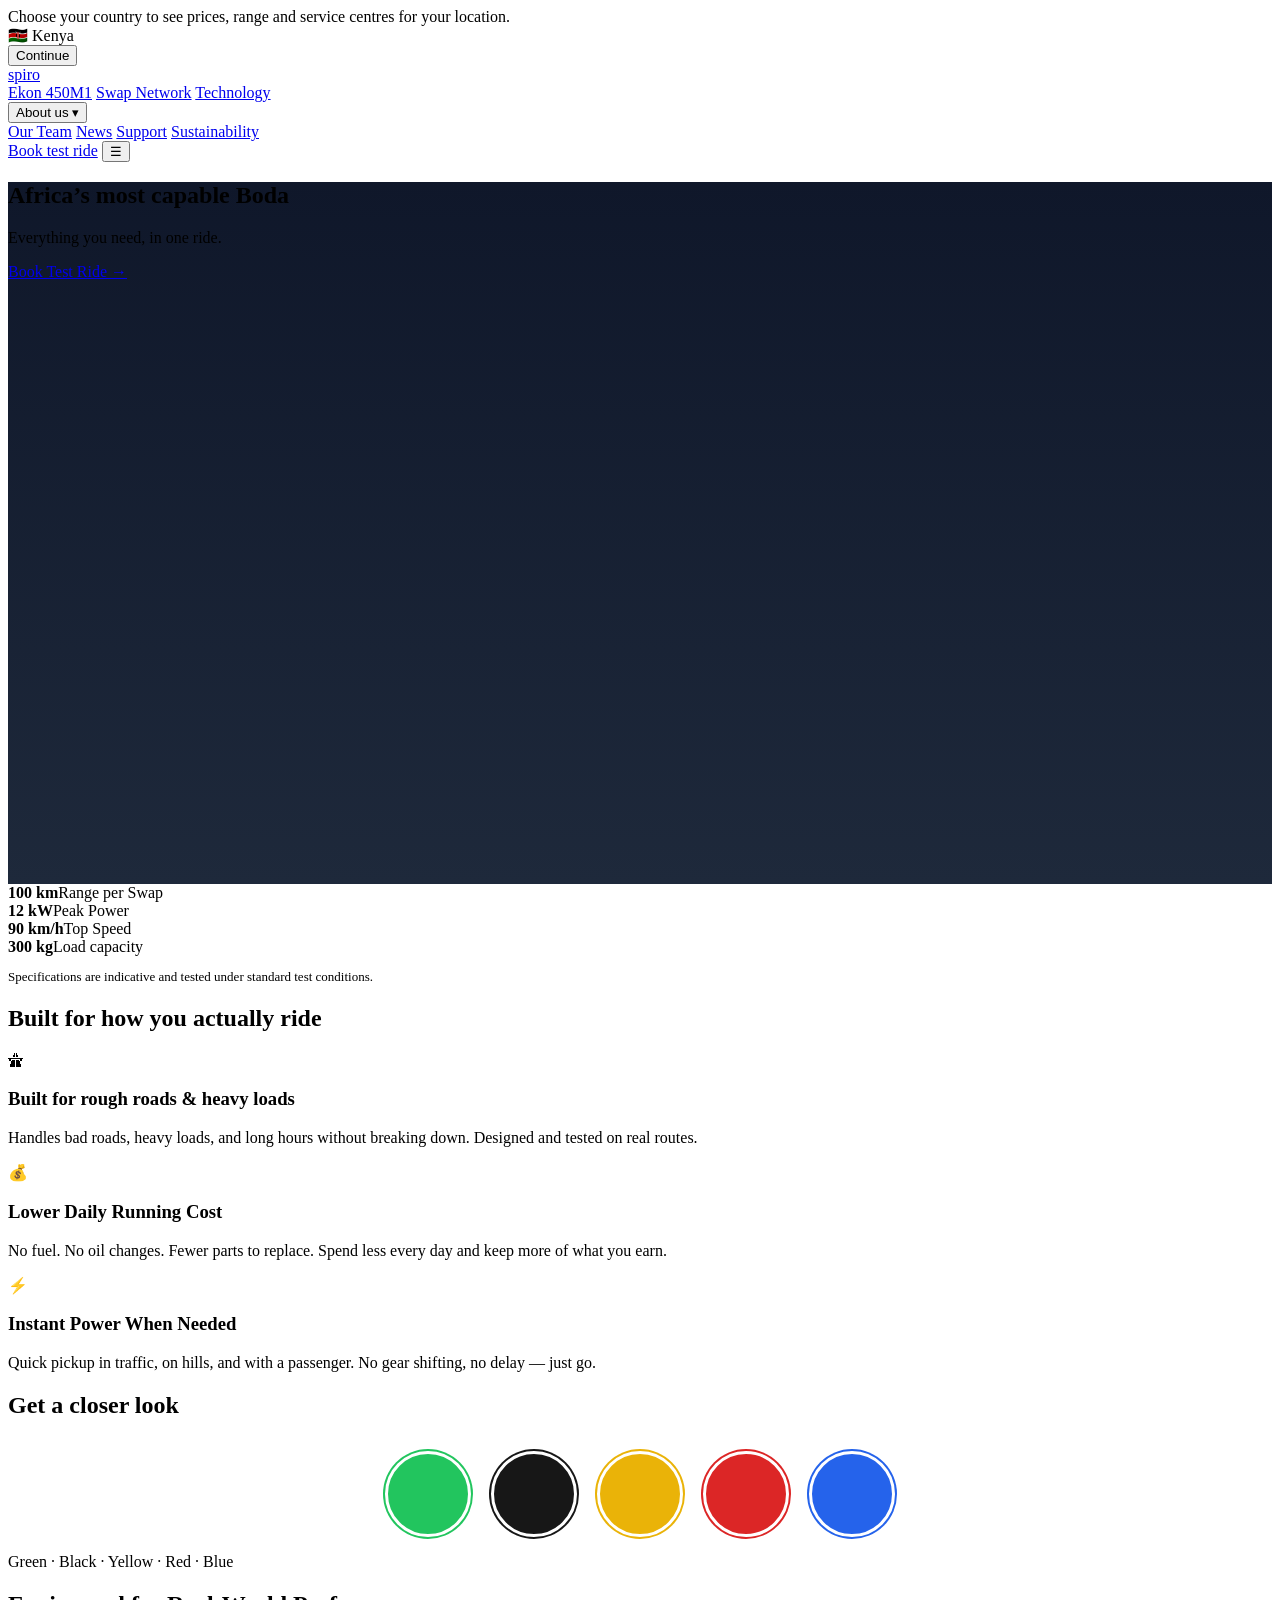
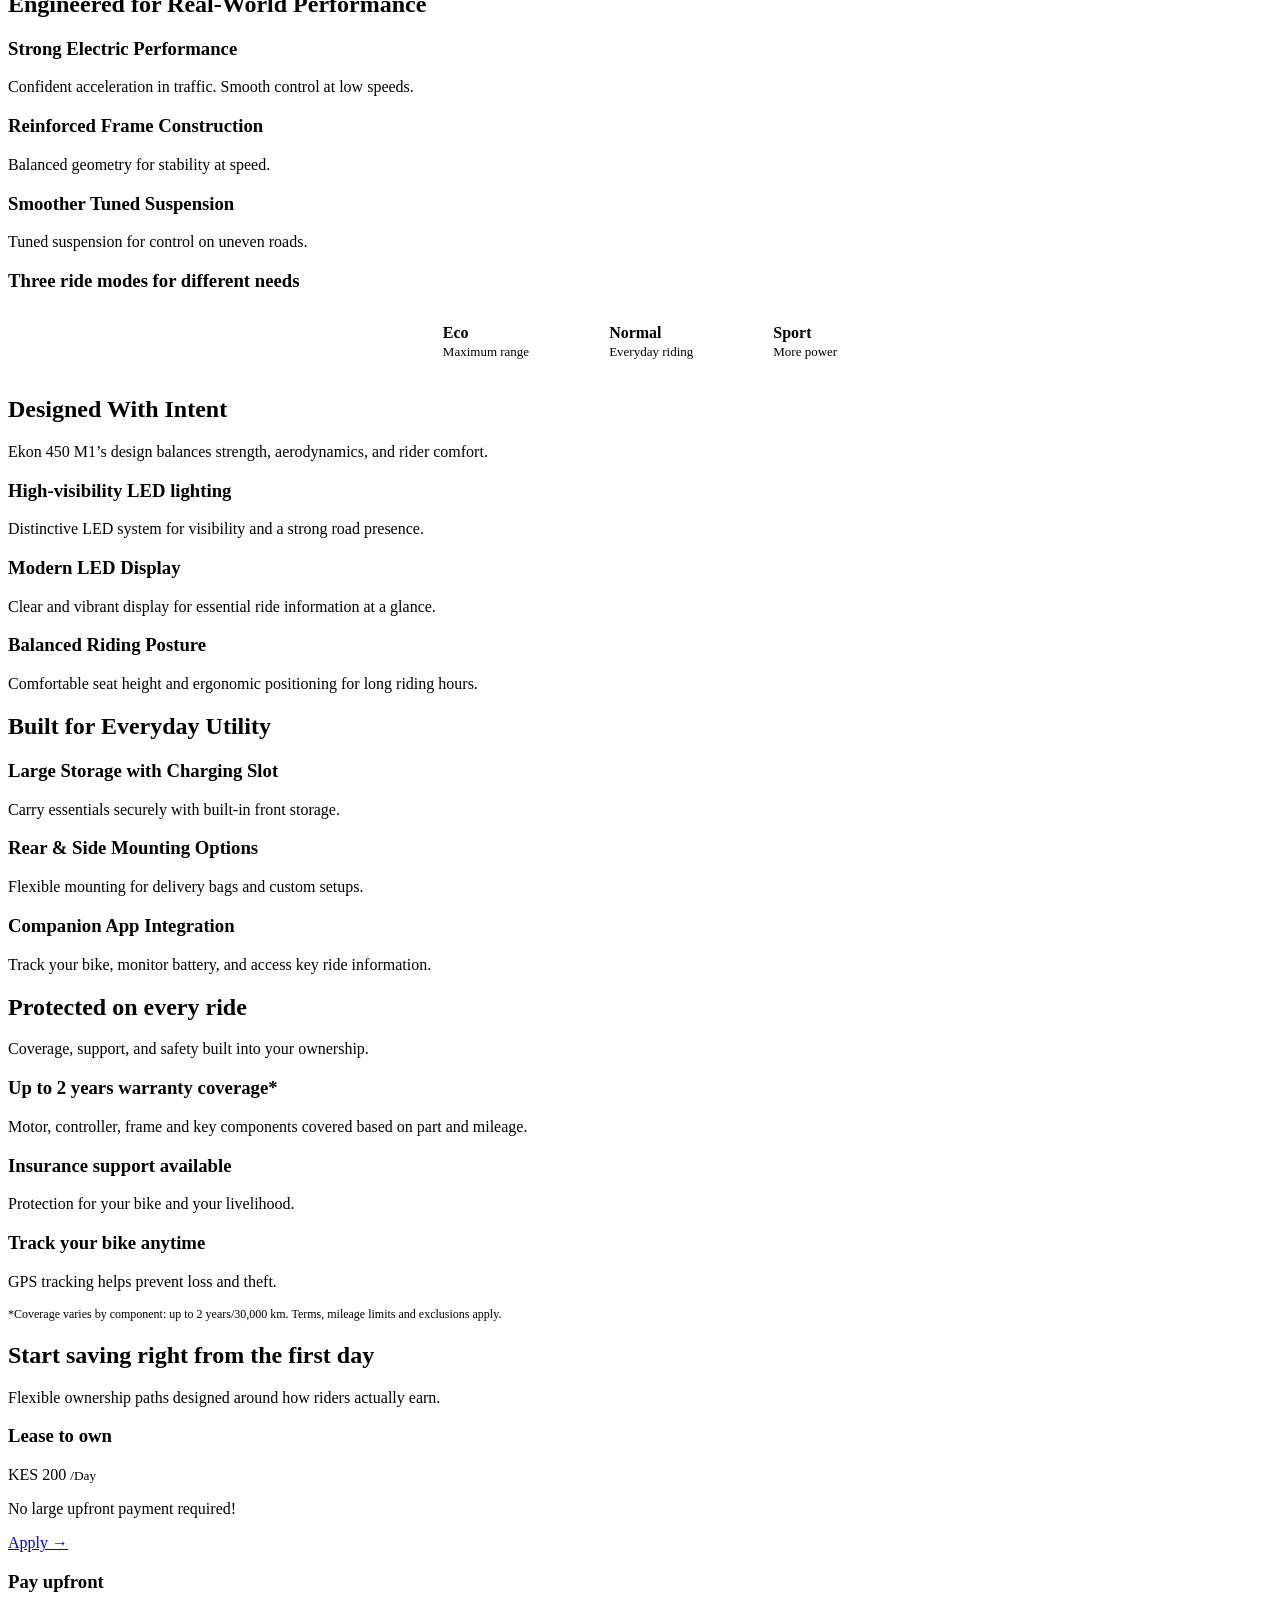
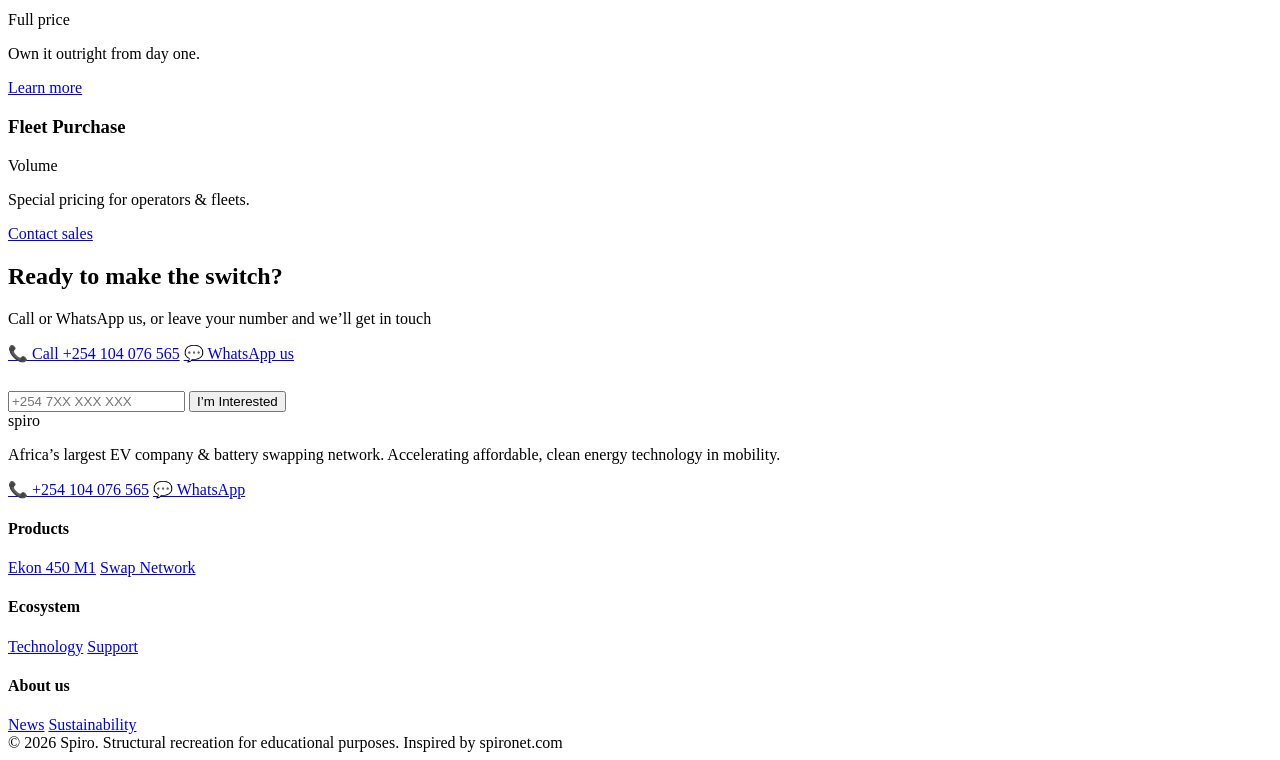
==== ekon.html @ d20c76e8 "Add files via upload" ====
<!DOCTYPE html>
<html lang="en">
<head>
  <meta charset="UTF-8" />
  <meta name="viewport" content="width=device-width, initial-scale=1.0" />
  <title>Ekon 450M1 – Spiro | Africa’s most capable Boda</title>
  <link rel="preconnect" href="https://fonts.googleapis.com" />
  <link rel="preconnect" href="https://fonts.gstatic.com" crossorigin />
  <link href="https://fonts.googleapis.com/css2?family=Inter:wght@400;500;600;700;800&display=swap" rel="stylesheet" />
  <link rel="stylesheet" href="css/styles.css" />
</head>
<body>

  <div class="country-banner">
    <div class="left">Choose your country to see prices, range and service centres for your location.</div>
    <div class="right">
      <div class="country-select"><span>🇰🇪</span> Kenya</div>
      <button class="btn-dark-sm">Continue</button>
    </div>
  </div>

  <header class="site-header" id="header">
    <div class="nav-inner">
      <a href="index.html" class="logo">spiro <span></span></a>
      <nav class="nav-links">
        <a href="ekon.html" class="active">Ekon 450M1</a>
        <a href="energy.html">Swap Network</a>
        <a href="technology.html">Technology</a>
        <div class="nav-dropdown">
          <button>About us ▾</button>
          <div class="nav-dropdown-menu">
            <a href="index.html#leadership">Our Team</a>
            <a href="index.html#news">News</a>
            <a href="index.html#support">Support</a>
            <a href="index.html#esg">Sustainability</a>
          </div>
        </div>
      </nav>
      <a href="#book" class="btn-outline">Book test ride</a>
      <button class="mobile-toggle">☰</button>
    </div>
  </header>

  <!-- Product Hero -->
  <section class="hero" style="min-height:78vh;background:linear-gradient(180deg,#0f172a 0%,#1e293b 100%)">
    <div class="hero-content">
      <h1>Africa’s most capable Boda</h1>
      <p>Everything you need, in one ride.</p>
      <a href="#book" class="btn-dark">Book Test Ride →</a>
    </div>
    <div class="hero-bikes">
      <div class="bike-placeholder" style="background:linear-gradient(145deg,#854d0e,#422006)"></div>
      <div class="bike-placeholder red"></div>
    </div>
  </section>

  <!-- Specs -->
  <section class="section">
    <div class="section-inner">
      <div class="specs-strip">
        <div class="spec"><strong>100 km</strong><span>Range per Swap</span></div>
        <div class="spec"><strong>12 kW</strong><span>Peak Power</span></div>
        <div class="spec"><strong>90 km/h</strong><span>Top Speed</span></div>
        <div class="spec"><strong>300 kg</strong><span>Load capacity</span></div>
      </div>
      <p class="text-center" style="font-size:13px;color:var(--text-muted)">Specifications are indicative and tested under standard test conditions.</p>
    </div>
  </section>

  <!-- Built for how you ride -->
  <section class="section bg-soft">
    <div class="section-inner">
      <div class="section-header">
        <h2>Built for how you actually ride</h2>
      </div>
      <div class="feature-grid">
        <div class="feature-card">
          <div class="icon">🛣</div>
          <h3>Built for rough roads & heavy loads</h3>
          <p>Handles bad roads, heavy loads, and long hours without breaking down. Designed and tested on real routes.</p>
        </div>
        <div class="feature-card">
          <div class="icon">💰</div>
          <h3>Lower Daily Running Cost</h3>
          <p>No fuel. No oil changes. Fewer parts to replace. Spend less every day and keep more of what you earn.</p>
        </div>
        <div class="feature-card">
          <div class="icon">⚡</div>
          <h3>Instant Power When Needed</h3>
          <p>Quick pickup in traffic, on hills, and with a passenger. No gear shifting, no delay — just go.</p>
        </div>
      </div>
    </div>
  </section>

  <!-- Colors -->
  <section class="section">
    <div class="section-inner text-center">
      <h2 style="margin-bottom:32px">Get a closer look</h2>
      <div style="display:flex;justify-content:center;gap:20px;flex-wrap:wrap">
        <div style="width:80px;height:80px;border-radius:50%;background:#22c55e;border:3px solid #fff;box-shadow:0 0 0 2px #22c55e"></div>
        <div style="width:80px;height:80px;border-radius:50%;background:#171717;border:3px solid #fff;box-shadow:0 0 0 2px #171717"></div>
        <div style="width:80px;height:80px;border-radius:50%;background:#eab308;border:3px solid #fff;box-shadow:0 0 0 2px #eab308"></div>
        <div style="width:80px;height:80px;border-radius:50%;background:#dc2626;border:3px solid #fff;box-shadow:0 0 0 2px #dc2626"></div>
        <div style="width:80px;height:80px;border-radius:50%;background:#2563eb;border:3px solid #fff;box-shadow:0 0 0 2px #2563eb"></div>
      </div>
      <p style="margin-top:16px;color:var(--text-muted)">Green · Black · Yellow · Red · Blue</p>
    </div>
  </section>

  <!-- Performance -->
  <section class="section bg-soft">
    <div class="section-inner">
      <div class="section-header">
        <h2>Engineered for Real-World Performance</h2>
      </div>
      <div class="feature-grid">
        <div class="feature-card">
          <h3>Strong Electric Performance</h3>
          <p>Confident acceleration in traffic. Smooth control at low speeds.</p>
        </div>
        <div class="feature-card">
          <h3>Reinforced Frame Construction</h3>
          <p>Balanced geometry for stability at speed.</p>
        </div>
        <div class="feature-card">
          <h3>Smoother Tuned Suspension</h3>
          <p>Tuned suspension for control on uneven roads.</p>
        </div>
      </div>
      <div class="text-center mt-8">
        <h3 style="margin-bottom:16px">Three ride modes for different needs</h3>
        <div style="display:flex;justify-content:center;gap:24px;flex-wrap:wrap">
          <div style="padding:16px 28px;background:#fff;border-radius:12px;border:1px solid var(--border)"><strong>Eco</strong><br><span style="font-size:13px;color:var(--text-muted)">Maximum range</span></div>
          <div style="padding:16px 28px;background:#fff;border-radius:12px;border:1px solid var(--border)"><strong>Normal</strong><br><span style="font-size:13px;color:var(--text-muted)">Everyday riding</span></div>
          <div style="padding:16px 28px;background:#fff;border-radius:12px;border:1px solid var(--border)"><strong>Sport</strong><br><span style="font-size:13px;color:var(--text-muted)">More power</span></div>
        </div>
      </div>
    </div>
  </section>

  <!-- Design details -->
  <section class="section">
    <div class="section-inner">
      <div class="section-header">
        <h2>Designed With Intent</h2>
        <p>Ekon 450 M1’s design balances strength, aerodynamics, and rider comfort.</p>
      </div>
      <div class="feature-grid">
        <div class="feature-card">
          <h3>High-visibility LED lighting</h3>
          <p>Distinctive LED system for visibility and a strong road presence.</p>
        </div>
        <div class="feature-card">
          <h3>Modern LED Display</h3>
          <p>Clear and vibrant display for essential ride information at a glance.</p>
        </div>
        <div class="feature-card">
          <h3>Balanced Riding Posture</h3>
          <p>Comfortable seat height and ergonomic positioning for long riding hours.</p>
        </div>
      </div>
    </div>
  </section>

  <!-- Utility -->
  <section class="section bg-soft">
    <div class="section-inner">
      <div class="section-header">
        <h2>Built for Everyday Utility</h2>
      </div>
      <div class="feature-grid">
        <div class="feature-card">
          <h3>Large Storage with Charging Slot</h3>
          <p>Carry essentials securely with built-in front storage.</p>
        </div>
        <div class="feature-card">
          <h3>Rear & Side Mounting Options</h3>
          <p>Flexible mounting for delivery bags and custom setups.</p>
        </div>
        <div class="feature-card">
          <h3>Companion App Integration</h3>
          <p>Track your bike, monitor battery, and access key ride information.</p>
        </div>
      </div>
    </div>
  </section>

  <!-- Protection -->
  <section class="section">
    <div class="section-inner">
      <div class="section-header">
        <h2>Protected on every ride</h2>
        <p>Coverage, support, and safety built into your ownership.</p>
      </div>
      <div class="feature-grid">
        <div class="feature-card">
          <h3>Up to 2 years warranty coverage*</h3>
          <p>Motor, controller, frame and key components covered based on part and mileage.</p>
        </div>
        <div class="feature-card">
          <h3>Insurance support available</h3>
          <p>Protection for your bike and your livelihood.</p>
        </div>
        <div class="feature-card">
          <h3>Track your bike anytime</h3>
          <p>GPS tracking helps prevent loss and theft.</p>
        </div>
      </div>
      <p class="text-center mt-8" style="font-size:12px;color:var(--text-muted)">*Coverage varies by component: up to 2 years/30,000 km. Terms, mileage limits and exclusions apply.</p>
    </div>
  </section>

  <!-- Ownership (same as home) -->
  <section class="section bg-soft">
    <div class="section-inner">
      <div class="section-header">
        <h2>Start saving right from the first day</h2>
        <p>Flexible ownership paths designed around how riders actually earn.</p>
      </div>
      <div class="ownership-grid">
        <div class="ownership-card highlight">
          <h3>Lease to own</h3>
          <div class="price">KES 200 <small>/Day</small></div>
          <p>No large upfront payment required!</p>
          <a href="#book" class="btn-primary">Apply →</a>
        </div>
        <div class="ownership-card">
          <h3>Pay upfront</h3>
          <div class="price">Full price</div>
          <p>Own it outright from day one.</p>
          <a href="#book" class="btn-outline">Learn more</a>
        </div>
        <div class="ownership-card">
          <h3>Fleet Purchase</h3>
          <div class="price">Volume</div>
          <p>Special pricing for operators & fleets.</p>
          <a href="#book" class="btn-outline">Contact sales</a>
        </div>
      </div>
    </div>
  </section>

  <section class="cta-band" id="book">
    <h2>Ready to make the switch?</h2>
    <p>Call or WhatsApp us, or leave your number and we’ll get in touch</p>
    <div class="contact-actions">
      <a href="tel:+254104076565" class="btn-call">📞 Call +254 104 076 565</a>
      <a href="https://wa.me/254104076565" class="btn-whatsapp" target="_blank" rel="noopener">💬 WhatsApp us</a>
    </div>
    <form class="cta-form" style="margin-top:28px" onsubmit="event.preventDefault(); alert('Thank you! We will contact you soon.');">
      <input type="tel" placeholder="+254 7XX XXX XXX" required />
      <button type="submit" class="btn-primary">I’m Interested</button>
    </form>
  </section>

  <footer class="site-footer">
    <div class="footer-inner">
      <div class="footer-brand">
        <div class="logo">spiro <span></span></div>
        <p>Africa’s largest EV company & battery swapping network. Accelerating affordable, clean energy technology in mobility.</p>
        <div class="footer-contact">
          <a href="tel:+254104076565">📞 +254 104 076 565</a>
          <a href="https://wa.me/254104076565" target="_blank" rel="noopener">💬 WhatsApp</a>
        </div>
      </div>
      <div class="footer-col">
        <h4>Products</h4>
        <a href="ekon.html">Ekon 450 M1</a>
        <a href="energy.html">Swap Network</a>
      </div>
      <div class="footer-col">
        <h4>Ecosystem</h4>
        <a href="technology.html">Technology</a>
        <a href="index.html#support">Support</a>
      </div>
      <div class="footer-col">
        <h4>About us</h4>
        <a href="index.html#news">News</a>
        <a href="index.html#esg">Sustainability</a>
      </div>
    </div>
    <div class="footer-bottom">
      <span>© 2026 Spiro. Structural recreation for educational purposes.</span>
      <span>Inspired by spironet.com</span>
    </div>
  </footer>

  <script>
    window.addEventListener('scroll', () => {
      document.getElementById('header').classList.toggle('scrolled', window.scrollY > 20);
    });
  </script>
</body>
</html>
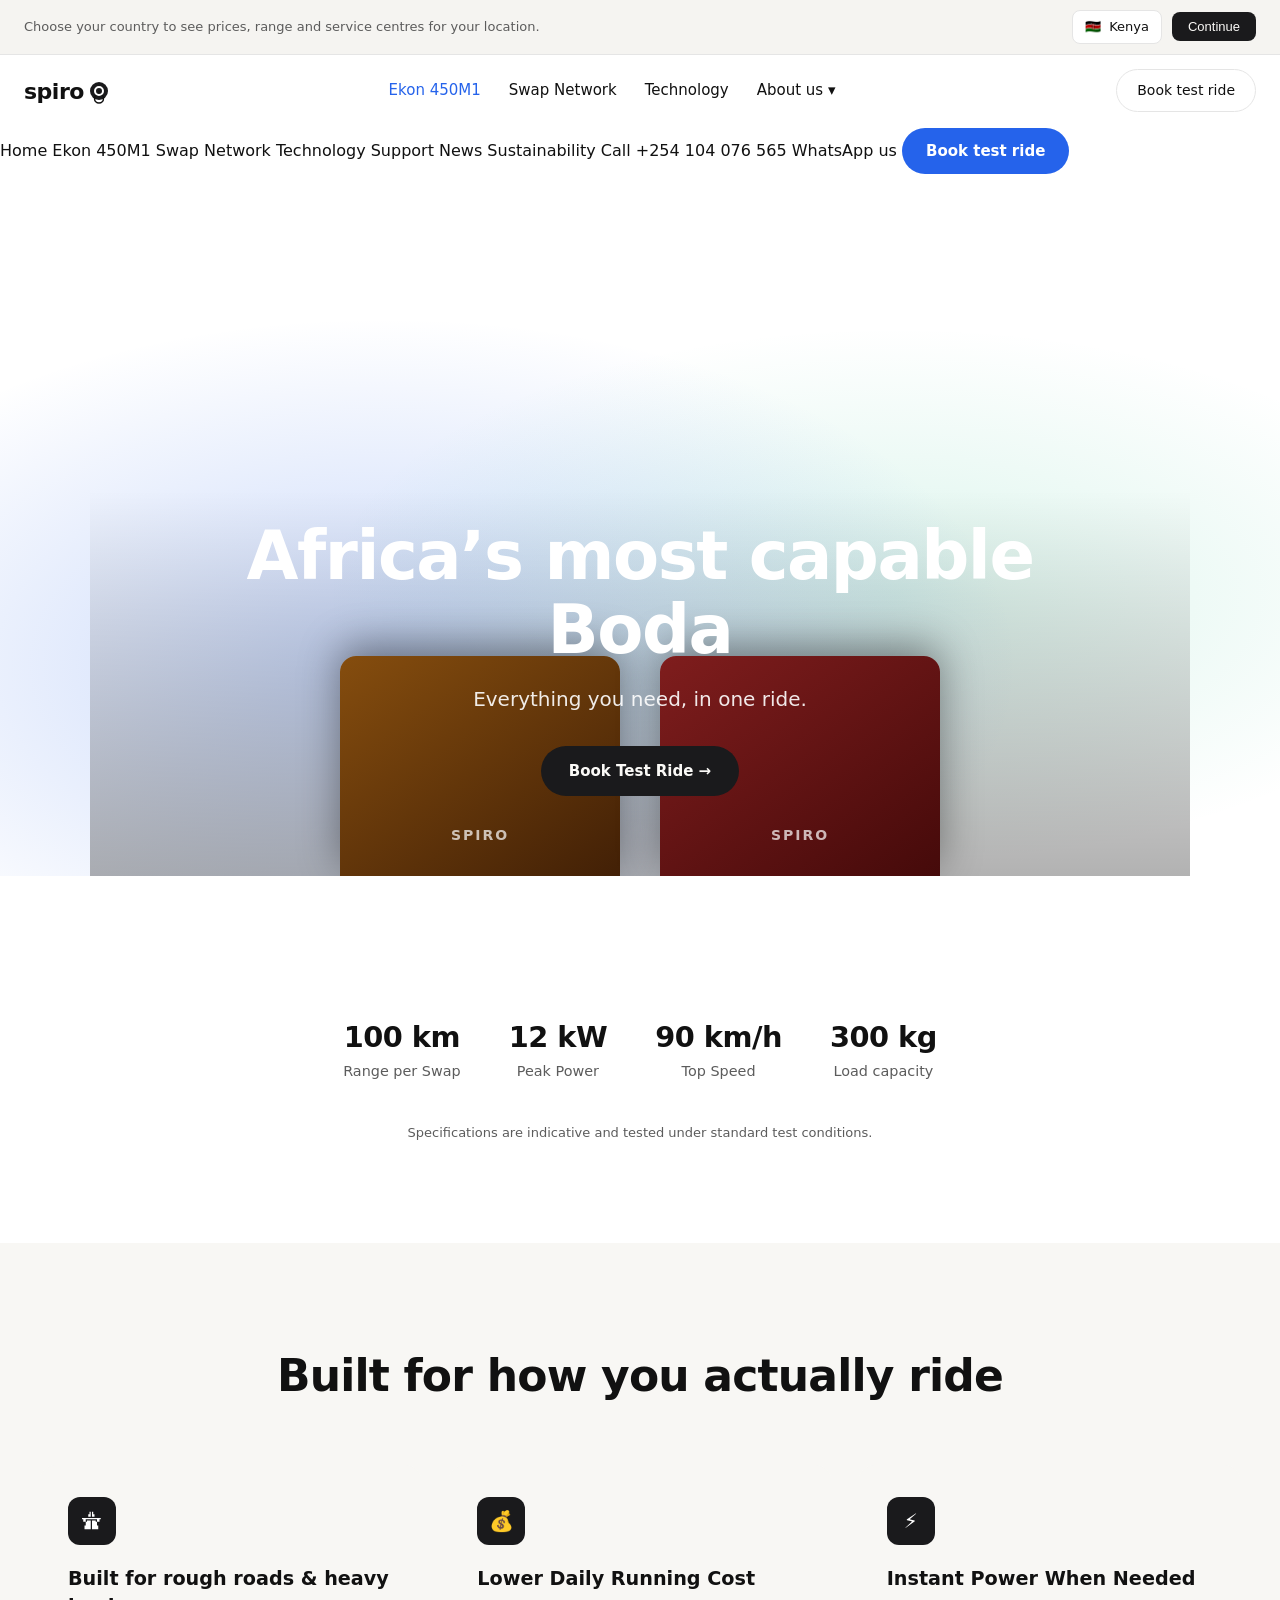
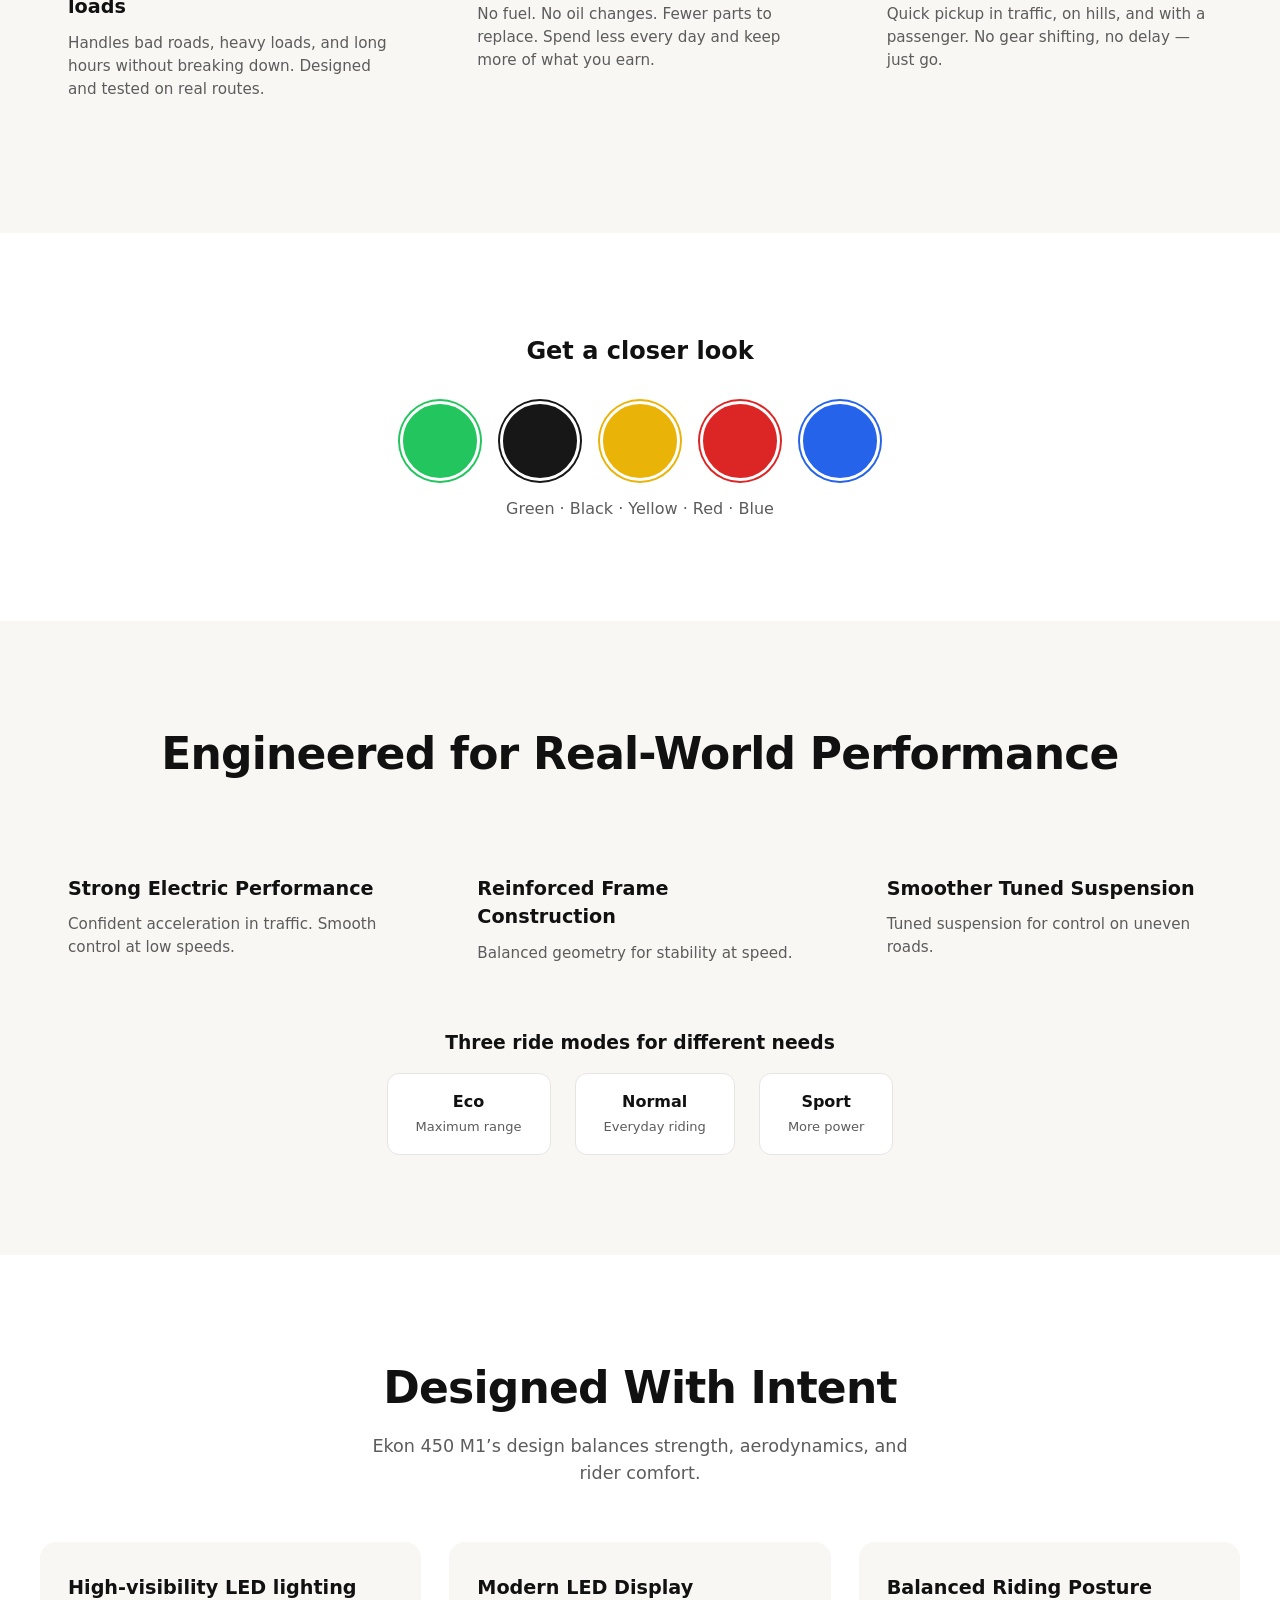
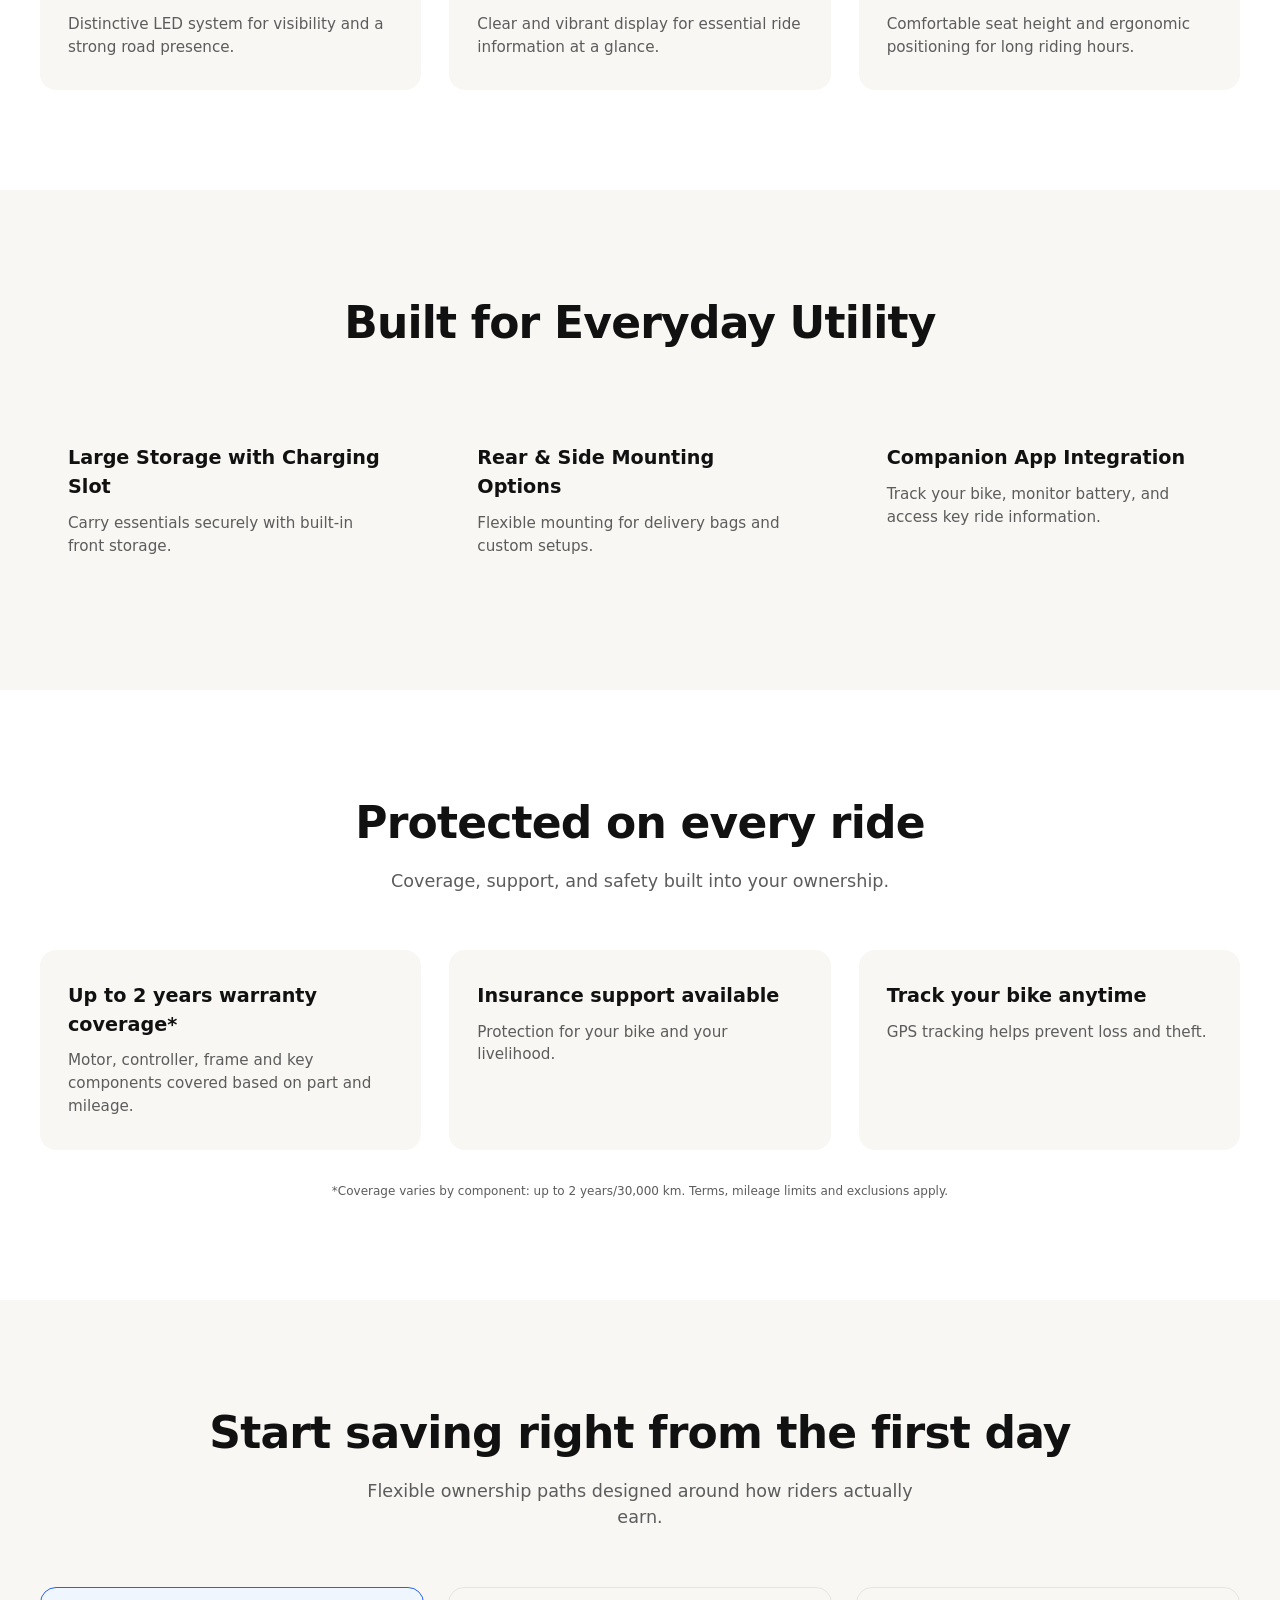
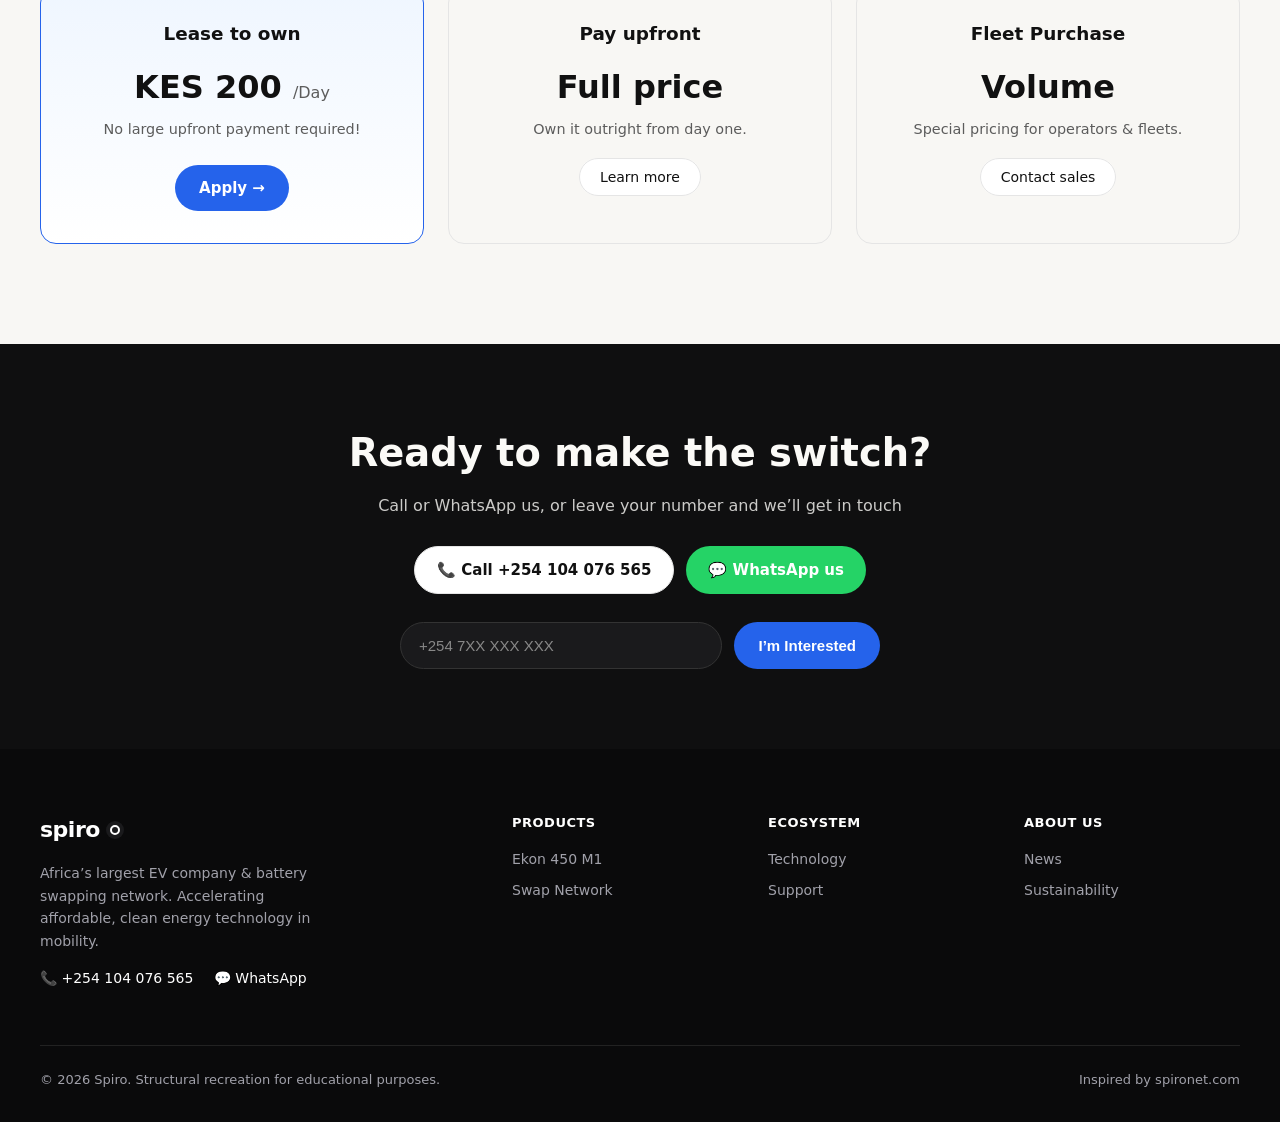
==== commit d5a8362b: "Add files via upload" ====
--- a/ekon.html
+++ b/ekon.html
@@ -21,7 +21,7 @@
 
   <header class="site-header" id="header">
     <div class="nav-inner">
-      <a href="index.html" class="logo">spiro <span></span></a>
+      <a href="index.html" class="logo">spiro <span class="power"><svg viewBox="0 0 24 24" fill="none" xmlns="http://www.w3.org/2000/svg"><circle cx="12" cy="14" r="6" stroke="currentColor" stroke-width="2"/><path d="M12 4v6" stroke="currentColor" stroke-width="2.2" stroke-linecap="round"/></svg></span></a>
       <nav class="nav-links">
         <a href="ekon.html" class="active">Ekon 450M1</a>
         <a href="energy.html">Swap Network</a>
@@ -37,12 +37,25 @@
         </div>
       </nav>
       <a href="#book" class="btn-outline">Book test ride</a>
-      <button class="mobile-toggle">☰</button>
+      <button class="mobile-toggle" id="menuToggle" aria-label="Menu"><span></span><span></span><span></span></button>
     </div>
   </header>
 
+  <div class="mobile-menu" id="mobileMenu">
+    <a href="index.html">Home</a>
+    <a href="ekon.html">Ekon 450M1</a>
+    <a href="energy.html">Swap Network</a>
+    <a href="technology.html">Technology</a>
+    <a href="index.html#support">Support</a>
+    <a href="index.html#news">News</a>
+    <a href="index.html#esg">Sustainability</a>
+    <a href="tel:+254104076565">Call +254 104 076 565</a>
+    <a href="https://wa.me/254104076565" target="_blank" rel="noopener">WhatsApp us</a>
+    <a href="#book" class="btn-primary">Book test ride</a>
+  </div>
+
   <!-- Product Hero -->
-  <section class="hero" style="min-height:78vh;background:linear-gradient(180deg,#0f172a 0%,#1e293b 100%)">
+  <section class="hero" style="min-height:78vh;background-image:url('https://images.unsplash.com/photo-1558981403-c5f9899a28bc?auto=format&fit=crop&w=1920&q=80'); background-size:cover; background-position:center;">
     <div class="hero-content">
       <h1>Africa’s most capable Boda</h1>
       <p>Everything you need, in one ride.</p>
@@ -291,5 +304,6 @@
       document.getElementById('header').classList.toggle('scrolled', window.scrollY > 20);
     });
   </script>
+<script src="js/main.js"></script>
 </body>
 </html>
--- a/css/styles.css
+++ b/css/styles.css
@@ -0,0 +1,599 @@
+/* ============================================
+   SPIRO CLONE – Shared Design System
+   Inspired by spironet.com structure & layout
+   ============================================ */
+
+:root {
+  --bg: #ffffff;
+  --bg-soft: #f8f7f4;
+  --bg-dark: #0f0f10;
+  --text: #111111;
+  --text-muted: #5c5c5c;
+  --text-light: #fbfaf7;
+  --primary: #1a1a1c;
+  --accent: #2563eb;          /* blue CTA like original */
+  --accent-hover: #1d4ed8;
+  --border: #e5e5e5;
+  --radius: 12px;
+  --radius-pill: 999px;
+  --shadow: 0 4px 24px rgba(0,0,0,0.08);
+  --header-h: 72px;
+  --font: "Inter", system-ui, -apple-system, BlinkMacSystemFont, "Segoe UI", Roboto, sans-serif;
+}
+
+*, *::before, *::after { box-sizing: border-box; margin: 0; padding: 0; }
+
+html { scroll-behavior: smooth; }
+
+body {
+  font-family: var(--font);
+  background: var(--bg);
+  color: var(--text);
+  line-height: 1.5;
+  -webkit-font-smoothing: antialiased;
+}
+
+img { max-width: 100%; height: auto; display: block; }
+a { color: inherit; text-decoration: none; }
+ul { list-style: none; }
+
+/* ---------- Country banner ---------- */
+.country-banner {
+  background: #f5f4f1;
+  font-size: 13px;
+  padding: 10px 24px;
+  display: flex;
+  align-items: center;
+  justify-content: space-between;
+  gap: 16px;
+  border-bottom: 1px solid var(--border);
+}
+.country-banner .left { color: var(--text-muted); }
+.country-banner .right {
+  display: flex;
+  align-items: center;
+  gap: 10px;
+}
+.country-select {
+  display: flex;
+  align-items: center;
+  gap: 8px;
+  background: #fff;
+  border: 1px solid var(--border);
+  border-radius: 8px;
+  padding: 6px 12px;
+  font-size: 13px;
+}
+.btn-dark-sm {
+  background: var(--primary);
+  color: var(--text-light);
+  border: none;
+  border-radius: 8px;
+  padding: 7px 16px;
+  font-size: 13px;
+  font-weight: 500;
+  cursor: pointer;
+}
+.btn-dark-sm:hover { opacity: 0.9; }
+
+/* ---------- Header / Nav ---------- */
+.site-header {
+  position: sticky;
+  top: 0;
+  z-index: 100;
+  background: rgba(255,255,255,0.92);
+  backdrop-filter: blur(12px);
+  border-bottom: 1px solid transparent;
+  transition: border-color 0.2s;
+}
+.site-header.scrolled { border-bottom-color: var(--border); }
+
+.nav-inner {
+  max-width: 1280px;
+  margin: 0 auto;
+  padding: 0 24px;
+  height: var(--header-h);
+  display: flex;
+  align-items: center;
+  justify-content: space-between;
+  gap: 32px;
+}
+
+.logo {
+  font-weight: 700;
+  font-size: 22px;
+  letter-spacing: -0.5px;
+  display: flex;
+  align-items: center;
+  gap: 6px;
+}
+.logo span {
+  display: inline-block;
+  width: 18px;
+  height: 18px;
+  background: var(--primary);
+  border-radius: 50%;
+  position: relative;
+}
+.logo span::after {
+  content: "";
+  position: absolute;
+  inset: 4px;
+  border: 2px solid #fff;
+  border-radius: 50%;
+}
+
+.nav-links {
+  display: flex;
+  align-items: center;
+  gap: 28px;
+  font-size: 15px;
+  font-weight: 500;
+}
+.nav-links a {
+  color: var(--text);
+  transition: color 0.15s;
+}
+.nav-links a:hover,
+.nav-links a.active { color: var(--accent); }
+
+.nav-dropdown { position: relative; }
+.nav-dropdown > button {
+  background: none;
+  border: none;
+  font: inherit;
+  font-weight: 500;
+  cursor: pointer;
+  display: flex;
+  align-items: center;
+  gap: 4px;
+  color: var(--text);
+}
+.nav-dropdown-menu {
+  position: absolute;
+  top: calc(100% + 12px);
+  left: 50%;
+  transform: translateX(-50%);
+  background: #fff;
+  border: 1px solid var(--border);
+  border-radius: 12px;
+  padding: 8px;
+  min-width: 180px;
+  box-shadow: var(--shadow);
+  opacity: 0;
+  visibility: hidden;
+  transition: 0.15s;
+}
+.nav-dropdown:hover .nav-dropdown-menu {
+  opacity: 1;
+  visibility: visible;
+}
+.nav-dropdown-menu a {
+  display: block;
+  padding: 10px 14px;
+  border-radius: 8px;
+  font-size: 14px;
+}
+.nav-dropdown-menu a:hover { background: var(--bg-soft); }
+
+.btn-outline {
+  border: 1px solid var(--border);
+  background: #fff;
+  color: var(--text);
+  padding: 10px 20px;
+  border-radius: var(--radius-pill);
+  font-size: 14px;
+  font-weight: 500;
+  transition: 0.15s;
+}
+.btn-outline:hover { background: var(--bg-soft); }
+
+.btn-primary {
+  background: var(--accent);
+  color: #fff;
+  border: none;
+  padding: 12px 24px;
+  border-radius: var(--radius-pill);
+  font-size: 15px;
+  font-weight: 600;
+  cursor: pointer;
+  display: inline-flex;
+  align-items: center;
+  gap: 6px;
+  transition: background 0.15s;
+}
+.btn-primary:hover { background: var(--accent-hover); }
+
+.btn-dark {
+  background: var(--primary);
+  color: var(--text-light);
+  border: none;
+  padding: 14px 28px;
+  border-radius: var(--radius-pill);
+  font-size: 15px;
+  font-weight: 600;
+  cursor: pointer;
+  display: inline-flex;
+  align-items: center;
+  gap: 6px;
+  transition: opacity 0.15s;
+}
+.btn-dark:hover { opacity: 0.9; }
+
+.btn-whatsapp {
+  background: #25D366;
+  color: #fff;
+  border: none;
+  padding: 12px 22px;
+  border-radius: var(--radius-pill);
+  font-size: 15px;
+  font-weight: 600;
+  cursor: pointer;
+  display: inline-flex;
+  align-items: center;
+  gap: 8px;
+  transition: background 0.15s;
+  text-decoration: none;
+}
+.btn-whatsapp:hover { background: #1da851; color: #fff; }
+
+.btn-call {
+  background: #fff;
+  color: var(--text);
+  border: 1px solid var(--border);
+  padding: 12px 22px;
+  border-radius: var(--radius-pill);
+  font-size: 15px;
+  font-weight: 600;
+  cursor: pointer;
+  display: inline-flex;
+  align-items: center;
+  gap: 8px;
+  transition: background 0.15s;
+  text-decoration: none;
+}
+.btn-call:hover { background: var(--bg-soft); color: var(--text); }
+
+.contact-actions {
+  display: flex;
+  flex-wrap: wrap;
+  gap: 12px;
+  justify-content: center;
+  margin-top: 20px;
+}
+
+.footer-contact {
+  margin-top: 16px;
+  font-size: 14px;
+}
+.footer-contact a {
+  color: #fff;
+  display: inline-flex;
+  align-items: center;
+  gap: 6px;
+  margin-right: 16px;
+  margin-bottom: 8px;
+}
+.footer-contact a:hover { color: #25D366; }
+
+.mobile-toggle {
+  display: none;
+  background: none;
+  border: none;
+  font-size: 24px;
+  cursor: pointer;
+}
+
+/* ---------- Hero ---------- */
+.hero {
+  position: relative;
+  min-height: 88vh;
+  display: flex;
+  align-items: flex-end;
+  justify-content: center;
+  background: linear-gradient(180deg, #1a2332 0%, #2d3a4a 100%);
+  color: #fff;
+  overflow: hidden;
+  padding: 0 24px 80px;
+  text-align: center;
+}
+.hero::before {
+  content: "";
+  position: absolute;
+  inset: 0;
+  background:
+    radial-gradient(ellipse at 30% 70%, rgba(37,99,235,0.25), transparent 50%),
+    radial-gradient(ellipse at 70% 60%, rgba(16,185,129,0.15), transparent 45%);
+  pointer-events: none;
+}
+.hero-content {
+  position: relative;
+  z-index: 2;
+  max-width: 900px;
+}
+.hero h1 {
+  font-size: clamp(2.4rem, 5.5vw, 4.2rem);
+  font-weight: 700;
+  letter-spacing: -1.5px;
+  line-height: 1.1;
+  margin-bottom: 16px;
+}
+.hero p {
+  font-size: clamp(1.05rem, 2vw, 1.25rem);
+  opacity: 0.9;
+  margin-bottom: 32px;
+  max-width: 560px;
+  margin-left: auto;
+  margin-right: auto;
+}
+.hero-bikes {
+  position: absolute;
+  bottom: 0;
+  left: 50%;
+  transform: translateX(-50%);
+  width: 100%;
+  max-width: 1100px;
+  height: 55%;
+  background: linear-gradient(transparent, rgba(0,0,0,0.3));
+  display: flex;
+  align-items: flex-end;
+  justify-content: center;
+  gap: 40px;
+  pointer-events: none;
+}
+.bike-placeholder {
+  width: 280px;
+  height: 220px;
+  background: linear-gradient(145deg, #222 0%, #111 100%);
+  border-radius: 16px 16px 0 0;
+  position: relative;
+  box-shadow: 0 -10px 40px rgba(0,0,0,0.4);
+}
+.bike-placeholder.red { background: linear-gradient(145deg, #7f1d1d, #450a0a); }
+.bike-placeholder.green { background: linear-gradient(145deg, #14532d, #052e16); }
+.bike-placeholder::after {
+  content: "SPIRO";
+  position: absolute;
+  bottom: 30px;
+  left: 50%;
+  transform: translateX(-50%);
+  font-weight: 800;
+  font-size: 14px;
+  letter-spacing: 2px;
+  opacity: 0.7;
+}
+
+/* ---------- Sections ---------- */
+.section {
+  padding: 100px 24px;
+}
+.section-inner {
+  max-width: 1200px;
+  margin: 0 auto;
+}
+.section-header {
+  text-align: center;
+  margin-bottom: 56px;
+}
+.section-header h2 {
+  font-size: clamp(1.8rem, 3.5vw, 2.75rem);
+  font-weight: 700;
+  letter-spacing: -0.8px;
+  margin-bottom: 12px;
+}
+.section-header p {
+  color: var(--text-muted);
+  font-size: 1.1rem;
+  max-width: 560px;
+  margin: 0 auto;
+}
+
+/* Stats row */
+.stats-row {
+  display: grid;
+  grid-template-columns: repeat(4, 1fr);
+  gap: 24px;
+  text-align: center;
+}
+.stat-item h3 {
+  font-size: clamp(1.6rem, 3vw, 2.4rem);
+  font-weight: 700;
+  letter-spacing: -1px;
+  margin-bottom: 6px;
+}
+.stat-item p {
+  color: var(--text-muted);
+  font-size: 0.95rem;
+}
+
+/* Feature grid */
+.feature-grid {
+  display: grid;
+  grid-template-columns: repeat(auto-fit, minmax(260px, 1fr));
+  gap: 28px;
+}
+.feature-card {
+  background: var(--bg-soft);
+  border-radius: 16px;
+  padding: 32px 28px;
+  transition: transform 0.2s, box-shadow 0.2s;
+}
+.feature-card:hover {
+  transform: translateY(-4px);
+  box-shadow: var(--shadow);
+}
+.feature-card .icon {
+  width: 48px;
+  height: 48px;
+  background: var(--primary);
+  border-radius: 12px;
+  margin-bottom: 20px;
+  display: flex;
+  align-items: center;
+  justify-content: center;
+  color: #fff;
+  font-size: 20px;
+}
+.feature-card h3 {
+  font-size: 1.2rem;
+  margin-bottom: 10px;
+}
+.feature-card p {
+  color: var(--text-muted);
+  font-size: 0.95rem;
+}
+
+/* Specs strip */
+.specs-strip {
+  display: flex;
+  flex-wrap: wrap;
+  justify-content: center;
+  gap: 48px;
+  padding: 40px 0;
+}
+.spec {
+  text-align: center;
+}
+.spec strong {
+  display: block;
+  font-size: 1.8rem;
+  font-weight: 700;
+  letter-spacing: -0.5px;
+}
+.spec span {
+  color: var(--text-muted);
+  font-size: 0.9rem;
+}
+
+/* Ownership cards */
+.ownership-grid {
+  display: grid;
+  grid-template-columns: repeat(3, 1fr);
+  gap: 24px;
+}
+.ownership-card {
+  border: 1px solid var(--border);
+  border-radius: 16px;
+  padding: 32px 28px;
+  text-align: center;
+}
+.ownership-card.highlight {
+  border-color: var(--accent);
+  background: linear-gradient(180deg, #eff6ff 0%, #fff 100%);
+}
+.ownership-card h3 {
+  font-size: 1.15rem;
+  margin-bottom: 8px;
+}
+.ownership-card .price {
+  font-size: 2rem;
+  font-weight: 700;
+  margin: 16px 0 8px;
+}
+.ownership-card .price small {
+  font-size: 1rem;
+  font-weight: 500;
+  color: var(--text-muted);
+}
+.ownership-card p {
+  color: var(--text-muted);
+  font-size: 0.9rem;
+  margin-bottom: 24px;
+}
+
+/* CTA band */
+.cta-band {
+  background: var(--bg-dark);
+  color: var(--text-light);
+  padding: 80px 24px;
+  text-align: center;
+}
+.cta-band h2 {
+  font-size: clamp(1.6rem, 3vw, 2.4rem);
+  margin-bottom: 12px;
+}
+.cta-band p {
+  opacity: 0.8;
+  margin-bottom: 28px;
+}
+.cta-form {
+  display: flex;
+  justify-content: center;
+  gap: 12px;
+  flex-wrap: wrap;
+  max-width: 480px;
+  margin: 0 auto;
+}
+.cta-form input {
+  flex: 1;
+  min-width: 200px;
+  padding: 14px 18px;
+  border-radius: var(--radius-pill);
+  border: 1px solid #333;
+  background: #1a1a1c;
+  color: #fff;
+  font-size: 15px;
+}
+.cta-form input::placeholder { color: #888; }
+
+/* Footer */
+.site-footer {
+  background: #0a0a0b;
+  color: #a1a1aa;
+  padding: 64px 24px 32px;
+  font-size: 14px;
+}
+.footer-inner {
+  max-width: 1200px;
+  margin: 0 auto;
+  display: grid;
+  grid-template-columns: 2fr 1fr 1fr 1fr;
+  gap: 40px;
+  margin-bottom: 48px;
+}
+.footer-brand .logo { color: #fff; margin-bottom: 16px; }
+.footer-brand p { max-width: 280px; line-height: 1.6; }
+.footer-col h4 {
+  color: #fff;
+  font-size: 13px;
+  text-transform: uppercase;
+  letter-spacing: 0.5px;
+  margin-bottom: 16px;
+}
+.footer-col a {
+  display: block;
+  margin-bottom: 10px;
+  transition: color 0.15s;
+}
+.footer-col a:hover { color: #fff; }
+.footer-bottom {
+  max-width: 1200px;
+  margin: 0 auto;
+  padding-top: 24px;
+  border-top: 1px solid #222;
+  display: flex;
+  justify-content: space-between;
+  flex-wrap: wrap;
+  gap: 12px;
+  font-size: 13px;
+}
+
+/* Utility */
+.bg-soft { background: var(--bg-soft); }
+.text-center { text-align: center; }
+.mt-8 { margin-top: 32px; }
+.mb-8 { margin-bottom: 32px; }
+
+/* Responsive */
+@media (max-width: 900px) {
+  .nav-links { display: none; }
+  .mobile-toggle { display: block; }
+  .stats-row { grid-template-columns: repeat(2, 1fr); }
+  .ownership-grid { grid-template-columns: 1fr; }
+  .footer-inner { grid-template-columns: 1fr 1fr; }
+}
+@media (max-width: 560px) {
+  .stats-row { grid-template-columns: 1fr; }
+  .footer-inner { grid-template-columns: 1fr; }
+  .country-banner { flex-direction: column; align-items: flex-start; }
+}
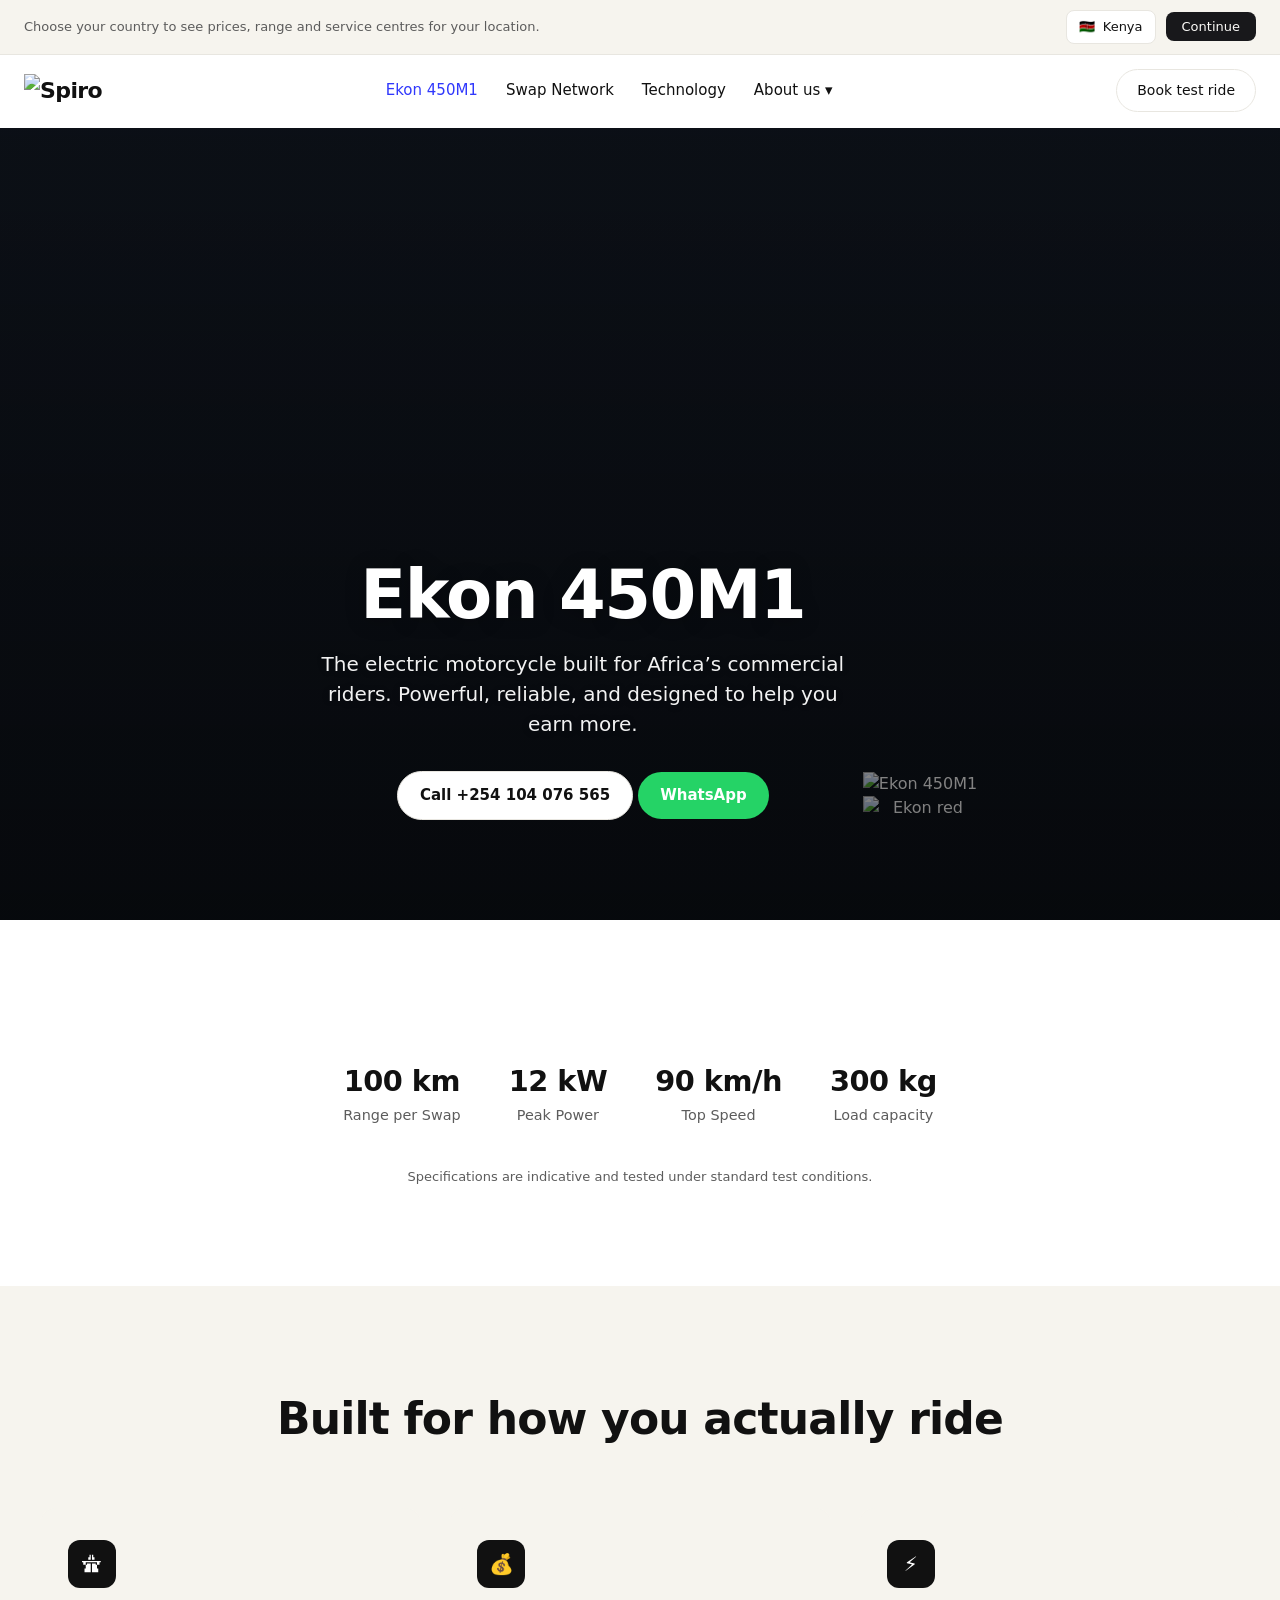
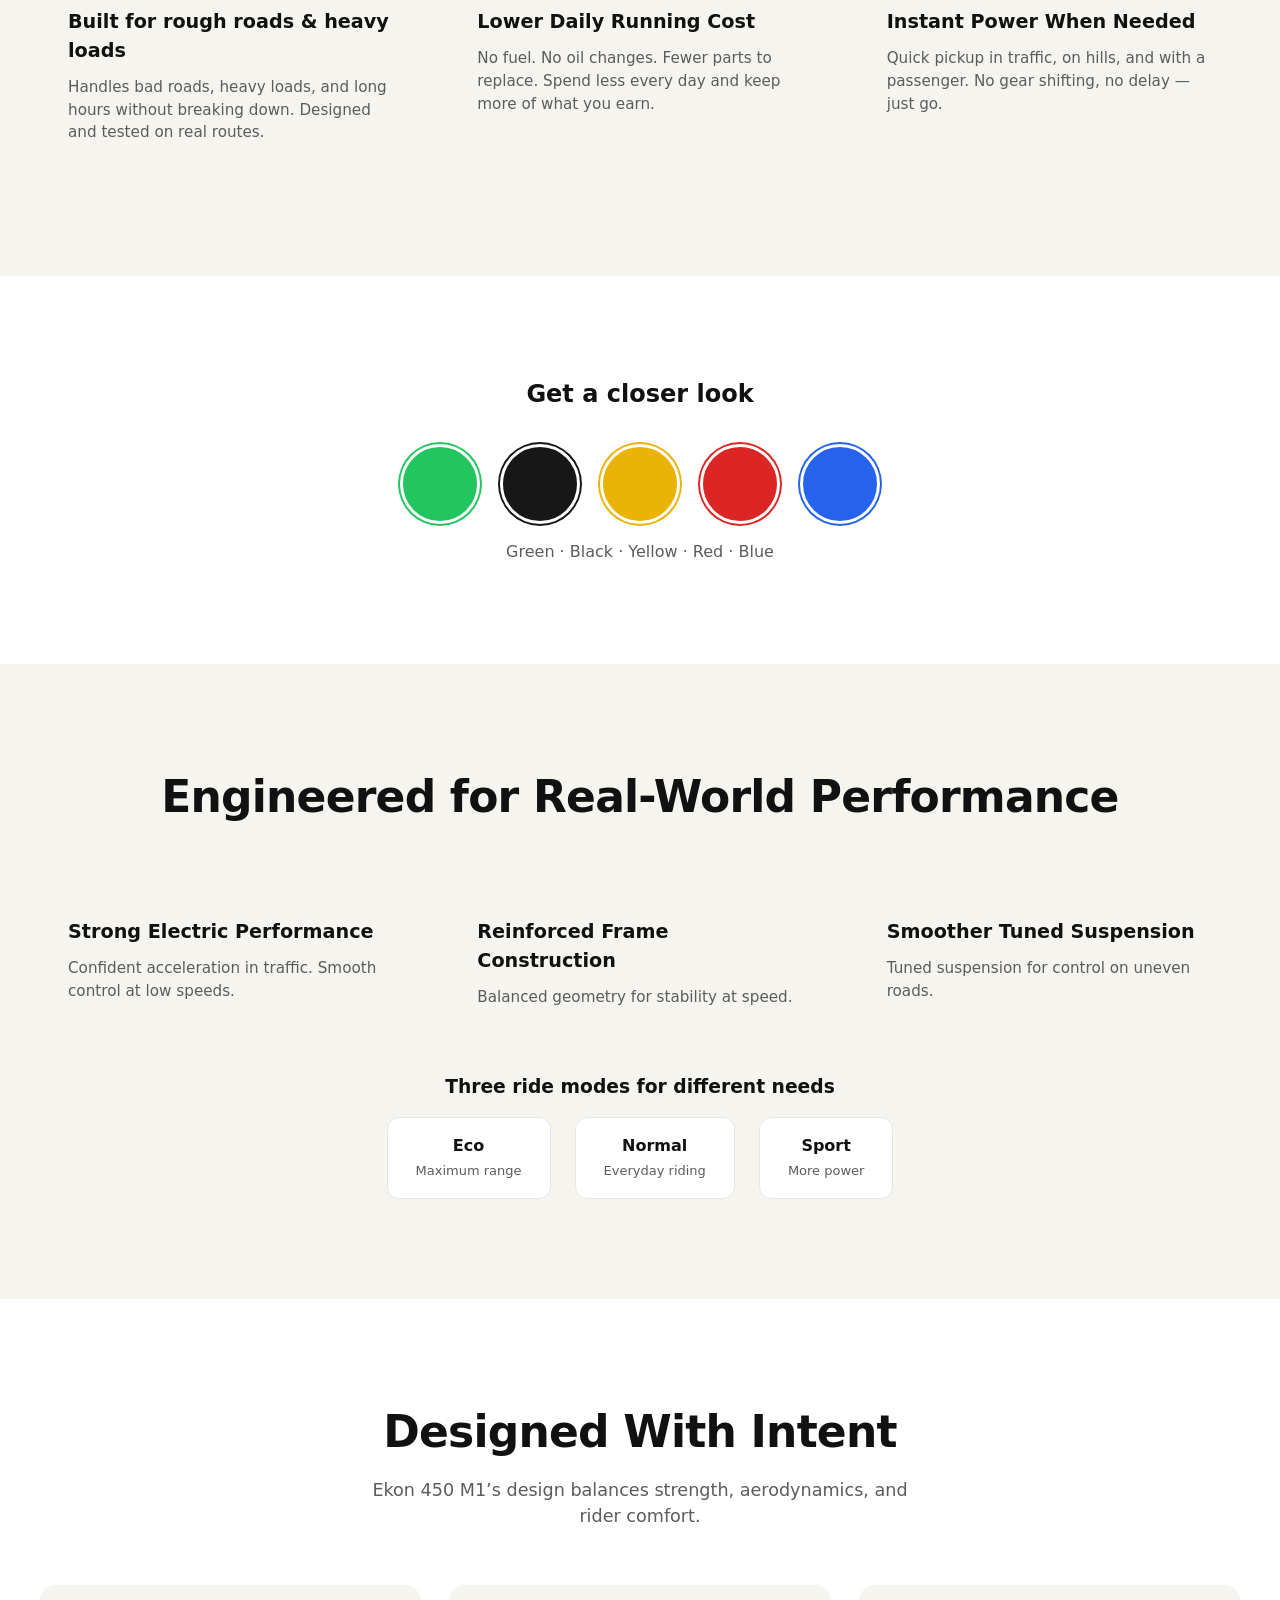
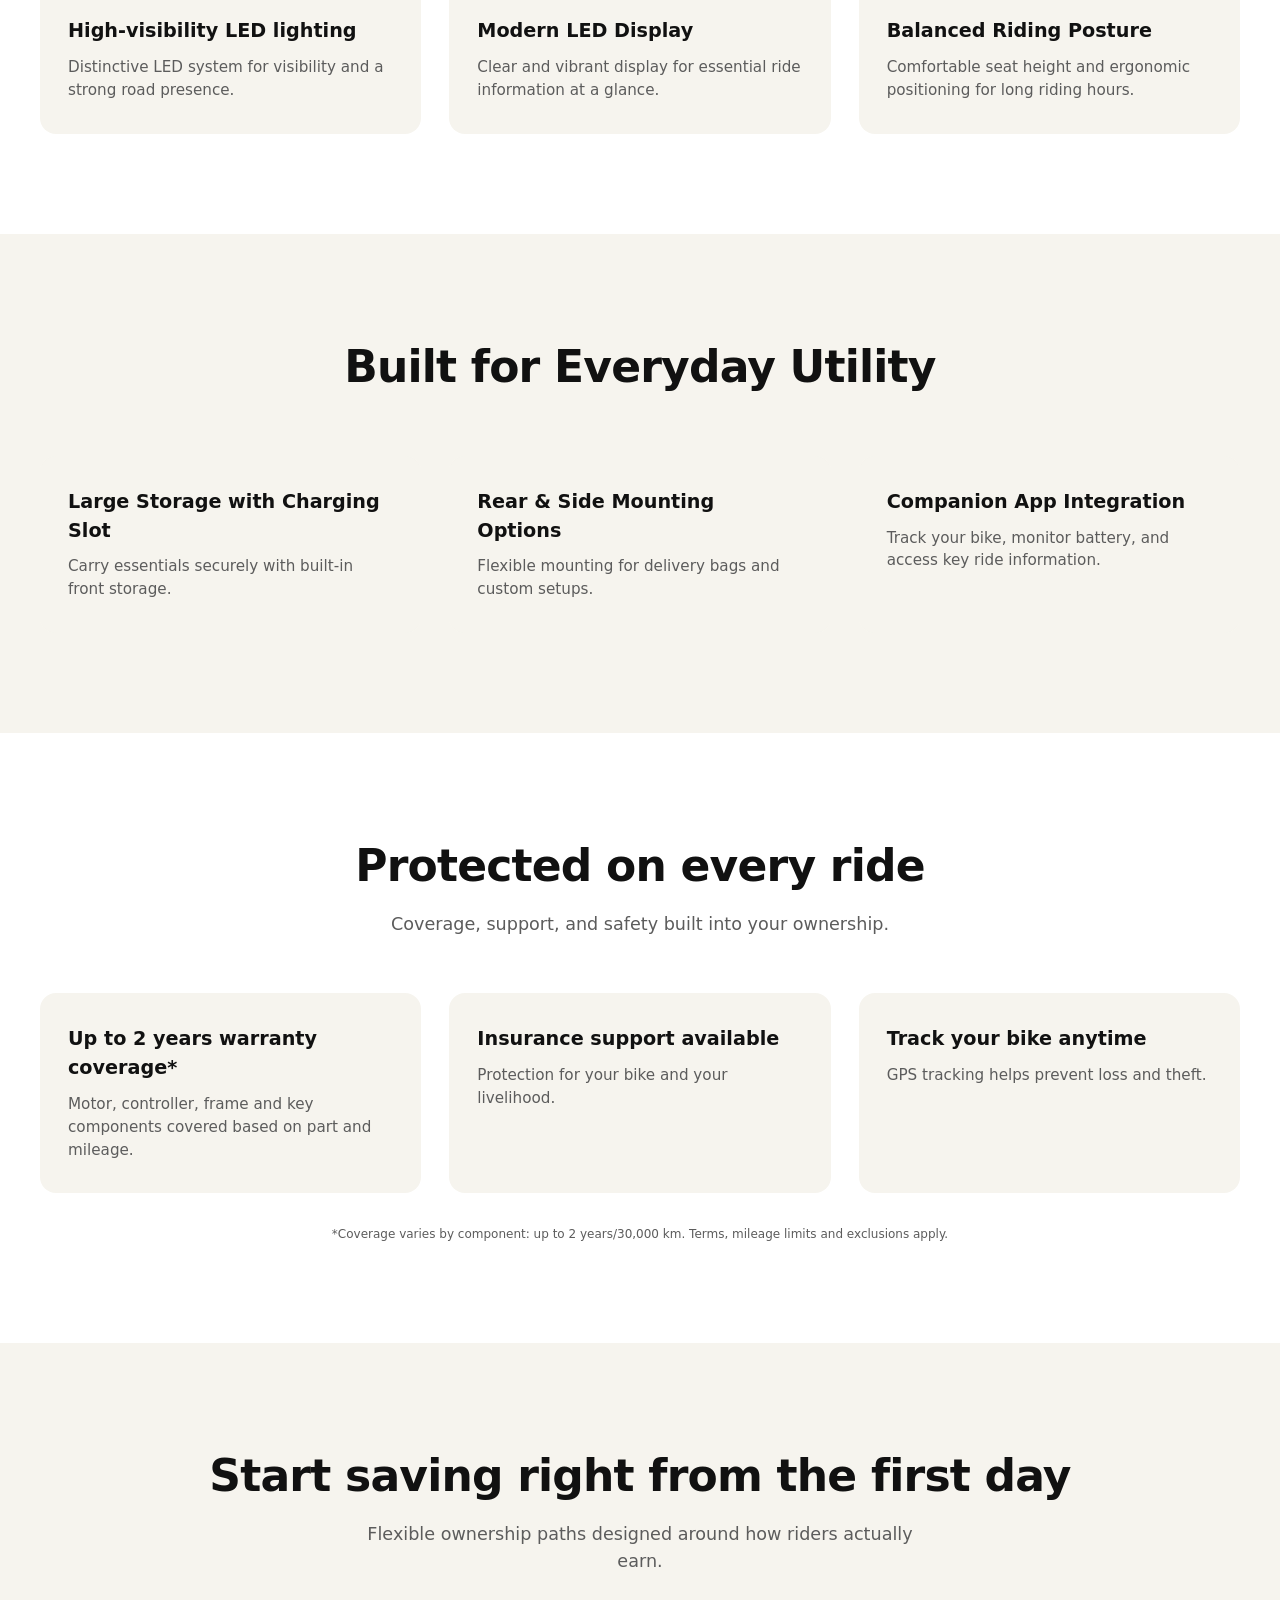
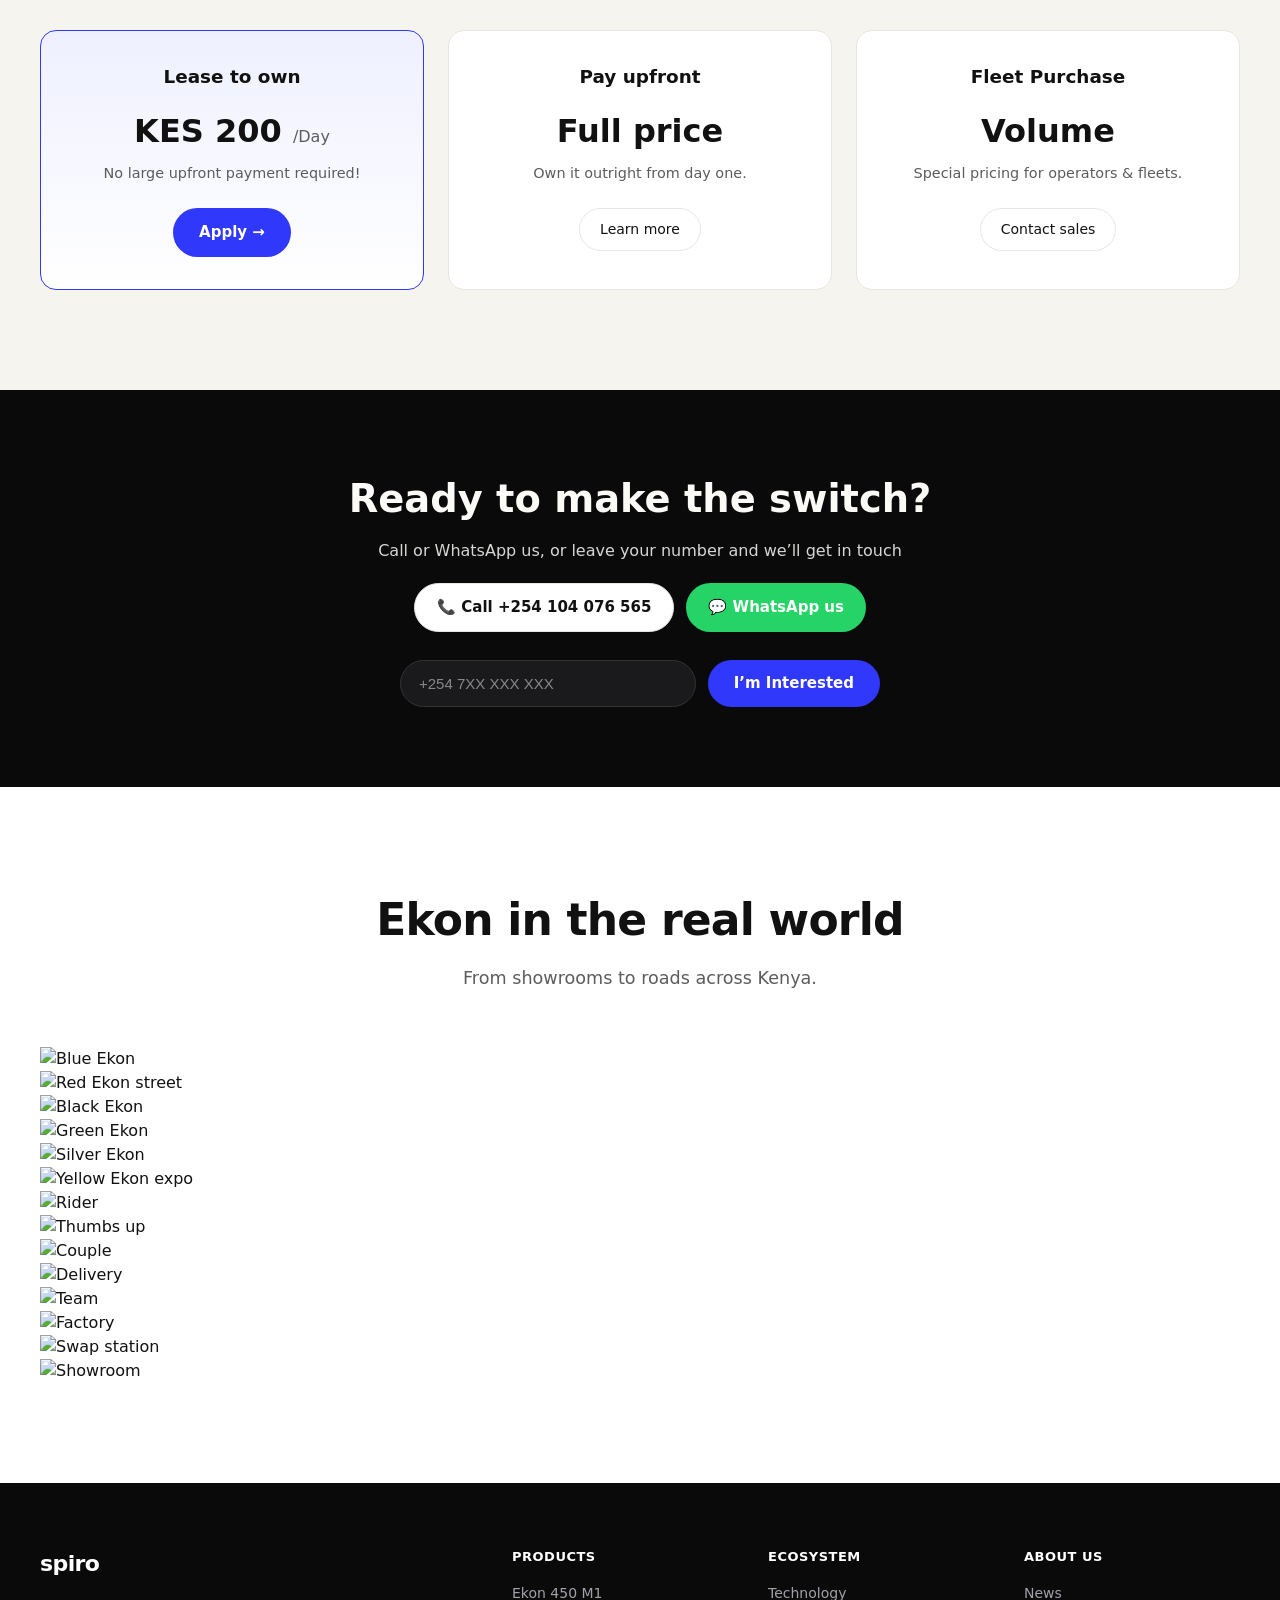
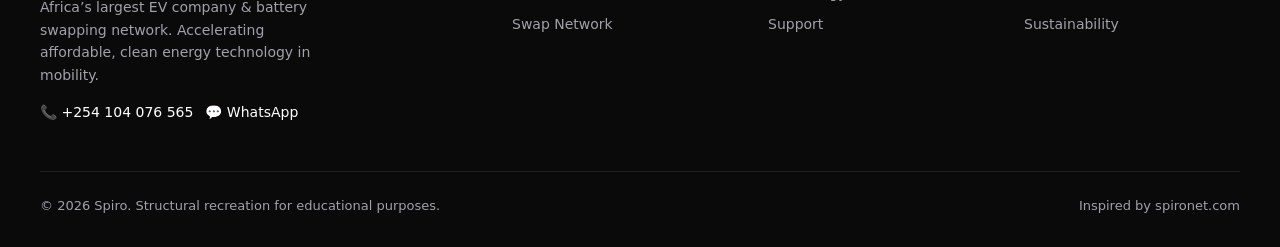
==== commit c737a752: "Add files via upload" ====
--- a/ekon.html
+++ b/ekon.html
@@ -21,7 +21,7 @@
 
   <header class="site-header" id="header">
     <div class="nav-inner">
-      <a href="index.html" class="logo">spiro <span class="power"><svg viewBox="0 0 24 24" fill="none" xmlns="http://www.w3.org/2000/svg"><circle cx="12" cy="14" r="6" stroke="currentColor" stroke-width="2"/><path d="M12 4v6" stroke="currentColor" stroke-width="2.2" stroke-linecap="round"/></svg></span></a>
+      <a href="index.html" class="logo"><img src="images/logo.jpg" alt="Spiro" /></a>
       <nav class="nav-links">
         <a href="ekon.html" class="active">Ekon 450M1</a>
         <a href="energy.html">Swap Network</a>
@@ -55,15 +55,18 @@
   </div>
 
   <!-- Product Hero -->
-  <section class="hero" style="min-height:78vh;background-image:url('https://images.unsplash.com/photo-1558981403-c5f9899a28bc?auto=format&fit=crop&w=1920&q=80'); background-size:cover; background-position:center;">
+    <section class="hero" style="background-image:linear-gradient(rgba(0,0,0,0.45),rgba(0,0,0,0.45)),url('images/outdoor-fleet-colors.jpg');background-size:cover;background-position:center;">
     <div class="hero-content">
-      <h1>Africa’s most capable Boda</h1>
-      <p>Everything you need, in one ride.</p>
-      <a href="#book" class="btn-dark">Book Test Ride →</a>
-    </div>
-    <div class="hero-bikes">
-      <div class="bike-placeholder" style="background:linear-gradient(145deg,#854d0e,#422006)"></div>
-      <div class="bike-placeholder red"></div>
+      <h1>Ekon 450M1</h1>
+      <p>The electric motorcycle built for Africa’s commercial riders. Powerful, reliable, and designed to help you earn more.</p>
+      <div class="hero-ctas">
+        <a href="tel:+254104076565" class="btn-primary btn-call">Call +254 104 076 565</a>
+        <a href="https://wa.me/254104076565" class="btn-primary btn-whatsapp" target="_blank" rel="noopener">WhatsApp</a>
+      </div>
+    </div>
+    <div class="hero-photo">
+      <img src="images/ekon-blue-render.jpg" alt="Ekon 450M1" />
+      <img src="images/ekon-red-close.jpg" alt="Ekon red" />
     </div>
   </section>
 
@@ -267,6 +270,34 @@
     </form>
   </section>
 
+  
+  <section class="section">
+    <div class="section-inner">
+      <div class="section-header">
+        <h2>Ekon in the real world</h2>
+        <p>From showrooms to roads across Kenya.</p>
+      </div>
+      <div class="photo-grid three">
+        <img src="images/ekon-blue-side.jpg" alt="Blue Ekon" />
+        <img src="images/ekon-red-street.jpg" alt="Red Ekon street" />
+        <img src="images/ekon-black-studio.jpg" alt="Black Ekon" />
+        <img src="images/ekon-green-studio.jpg" alt="Green Ekon" />
+        <img src="images/ekon-silver-showroom.jpg" alt="Silver Ekon" />
+        <img src="images/ekon-yellow-expo.jpg" alt="Yellow Ekon expo" />
+      </div>
+      <div class="gallery-scroll">
+        <img src="images/happy-rider-woman.jpg" alt="Rider" />
+        <img src="images/rider-thumbs-up.jpg" alt="Thumbs up" />
+        <img src="images/couple-green-ekon.jpg" alt="Couple" />
+        <img src="images/delivery-rider.jpg" alt="Delivery" />
+        <img src="images/warehouse-workers.jpg" alt="Team" />
+        <img src="images/assembly-line.jpg" alt="Factory" />
+        <img src="images/swap-station-booth.jpg" alt="Swap station" />
+        <img src="images/spiro-kenya-showroom.jpg" alt="Showroom" />
+      </div>
+    </div>
+  </section>
+
   <footer class="site-footer">
     <div class="footer-inner">
       <div class="footer-brand">
--- a/css/styles.css
+++ b/css/styles.css
@@ -1,19 +1,20 @@
 /* ============================================
-   SPIRO CLONE – Shared Design System
-   Inspired by spironet.com structure & layout
+   SPIRO-inspired design system
+   Colors from public brand data (#3038FC, #F6F4EE, #B91C1C)
    ============================================ */
 
 :root {
   --bg: #ffffff;
-  --bg-soft: #f8f7f4;
-  --bg-dark: #0f0f10;
+  --bg-soft: #F6F4EE;
+  --bg-dark: #0a0a0b;
   --text: #111111;
   --text-muted: #5c5c5c;
   --text-light: #fbfaf7;
-  --primary: #1a1a1c;
-  --accent: #2563eb;          /* blue CTA like original */
-  --accent-hover: #1d4ed8;
-  --border: #e5e5e5;
+  --primary: #111111;
+  --accent: #3038FC;
+  --accent-hover: #252cdb;
+  --red: #B91C1C;
+  --border: #e8e6e0;
   --radius: 12px;
   --radius-pill: 999px;
   --shadow: 0 4px 24px rgba(0,0,0,0.08);
@@ -22,24 +23,22 @@
 }
 
 *, *::before, *::after { box-sizing: border-box; margin: 0; padding: 0; }
-
 html { scroll-behavior: smooth; }
-
 body {
   font-family: var(--font);
   background: var(--bg);
   color: var(--text);
   line-height: 1.5;
   -webkit-font-smoothing: antialiased;
-}
-
+  overflow-x: hidden;
+}
 img { max-width: 100%; height: auto; display: block; }
 a { color: inherit; text-decoration: none; }
 ul { list-style: none; }
-
-/* ---------- Country banner ---------- */
+button { font-family: inherit; }
+
 .country-banner {
-  background: #f5f4f1;
+  background: var(--bg-soft);
   font-size: 13px;
   padding: 10px 24px;
   display: flex;
@@ -49,551 +48,293 @@
   border-bottom: 1px solid var(--border);
 }
 .country-banner .left { color: var(--text-muted); }
-.country-banner .right {
-  display: flex;
-  align-items: center;
-  gap: 10px;
-}
+.country-banner .right { display: flex; align-items: center; gap: 10px; }
 .country-select {
-  display: flex;
-  align-items: center;
-  gap: 8px;
-  background: #fff;
-  border: 1px solid var(--border);
-  border-radius: 8px;
-  padding: 6px 12px;
-  font-size: 13px;
+  display: flex; align-items: center; gap: 8px;
+  background: #fff; border: 1px solid var(--border);
+  border-radius: 8px; padding: 6px 12px; font-size: 13px;
 }
 .btn-dark-sm {
-  background: var(--primary);
-  color: var(--text-light);
-  border: none;
-  border-radius: 8px;
-  padding: 7px 16px;
-  font-size: 13px;
-  font-weight: 500;
-  cursor: pointer;
+  background: #18181b; color: #fbfaf7; border: none;
+  border-radius: 8px; padding: 7px 16px; font-size: 13px;
+  font-weight: 500; cursor: pointer;
 }
 .btn-dark-sm:hover { opacity: 0.9; }
 
-/* ---------- Header / Nav ---------- */
 .site-header {
-  position: sticky;
-  top: 0;
-  z-index: 100;
-  background: rgba(255,255,255,0.92);
-  backdrop-filter: blur(12px);
+  position: sticky; top: 0; z-index: 100;
+  background: rgba(255,255,255,0.94);
+  backdrop-filter: blur(14px);
+  -webkit-backdrop-filter: blur(14px);
   border-bottom: 1px solid transparent;
   transition: border-color 0.2s;
 }
 .site-header.scrolled { border-bottom-color: var(--border); }
 
 .nav-inner {
-  max-width: 1280px;
-  margin: 0 auto;
-  padding: 0 24px;
-  height: var(--header-h);
-  display: flex;
-  align-items: center;
-  justify-content: space-between;
-  gap: 32px;
+  max-width: 1280px; margin: 0 auto; padding: 0 24px;
+  height: var(--header-h); display: flex;
+  align-items: center; justify-content: space-between; gap: 24px;
 }
 
 .logo {
-  font-weight: 700;
-  font-size: 22px;
-  letter-spacing: -0.5px;
-  display: flex;
-  align-items: center;
-  gap: 6px;
-}
-.logo span {
-  display: inline-block;
-  width: 18px;
-  height: 18px;
-  background: var(--primary);
-  border-radius: 50%;
-  position: relative;
-}
-.logo span::after {
-  content: "";
-  position: absolute;
-  inset: 4px;
-  border: 2px solid #fff;
-  border-radius: 50%;
-}
+  font-weight: 700; font-size: 22px; letter-spacing: -0.6px;
+  display: flex; align-items: center; gap: 2px; color: #111;
+}
+.logo .power { display: inline-flex; width: 22px; height: 22px; margin-left: 1px; }
+.logo .power svg { width: 20px; height: 20px; }
 
 .nav-links {
-  display: flex;
-  align-items: center;
-  gap: 28px;
-  font-size: 15px;
-  font-weight: 500;
-}
-.nav-links a {
-  color: var(--text);
-  transition: color 0.15s;
-}
-.nav-links a:hover,
-.nav-links a.active { color: var(--accent); }
+  display: flex; align-items: center; gap: 28px;
+  font-size: 15px; font-weight: 500;
+}
+.nav-links a { color: var(--text); transition: color 0.15s; }
+.nav-links a:hover, .nav-links a.active { color: var(--accent); }
 
 .nav-dropdown { position: relative; }
 .nav-dropdown > button {
-  background: none;
-  border: none;
-  font: inherit;
-  font-weight: 500;
-  cursor: pointer;
-  display: flex;
-  align-items: center;
-  gap: 4px;
-  color: var(--text);
+  background: none; border: none; font: inherit; font-weight: 500;
+  cursor: pointer; display: flex; align-items: center; gap: 4px;
+  color: var(--text); padding: 0;
 }
 .nav-dropdown-menu {
-  position: absolute;
-  top: calc(100% + 12px);
-  left: 50%;
-  transform: translateX(-50%);
-  background: #fff;
-  border: 1px solid var(--border);
-  border-radius: 12px;
-  padding: 8px;
-  min-width: 180px;
-  box-shadow: var(--shadow);
-  opacity: 0;
-  visibility: hidden;
-  transition: 0.15s;
-}
-.nav-dropdown:hover .nav-dropdown-menu {
-  opacity: 1;
-  visibility: visible;
+  position: absolute; top: calc(100% + 14px); left: 50%;
+  transform: translateX(-50%); background: #fff;
+  border: 1px solid var(--border); border-radius: 12px;
+  padding: 8px; min-width: 180px; box-shadow: var(--shadow);
+  opacity: 0; visibility: hidden; transition: 0.15s; z-index: 50;
+}
+.nav-dropdown:hover .nav-dropdown-menu,
+.nav-dropdown:focus-within .nav-dropdown-menu {
+  opacity: 1; visibility: visible;
 }
 .nav-dropdown-menu a {
-  display: block;
-  padding: 10px 14px;
-  border-radius: 8px;
-  font-size: 14px;
+  display: block; padding: 10px 14px; border-radius: 8px; font-size: 14px;
 }
 .nav-dropdown-menu a:hover { background: var(--bg-soft); }
 
 .btn-outline {
-  border: 1px solid var(--border);
-  background: #fff;
-  color: var(--text);
-  padding: 10px 20px;
-  border-radius: var(--radius-pill);
-  font-size: 14px;
-  font-weight: 500;
-  transition: 0.15s;
+  border: 1px solid var(--border); background: #fff; color: var(--text);
+  padding: 10px 20px; border-radius: var(--radius-pill);
+  font-size: 14px; font-weight: 500; transition: 0.15s;
+  display: inline-flex; align-items: center; gap: 6px;
 }
 .btn-outline:hover { background: var(--bg-soft); }
 
 .btn-primary {
-  background: var(--accent);
-  color: #fff;
-  border: none;
-  padding: 12px 24px;
-  border-radius: var(--radius-pill);
-  font-size: 15px;
-  font-weight: 600;
-  cursor: pointer;
-  display: inline-flex;
-  align-items: center;
-  gap: 6px;
-  transition: background 0.15s;
+  background: var(--accent); color: #fff; border: none;
+  padding: 13px 26px; border-radius: var(--radius-pill);
+  font-size: 15px; font-weight: 600; cursor: pointer;
+  display: inline-flex; align-items: center; gap: 6px;
+  transition: background 0.15s, transform 0.1s;
 }
 .btn-primary:hover { background: var(--accent-hover); }
+.btn-primary:active { transform: scale(0.98); }
 
 .btn-dark {
-  background: var(--primary);
-  color: var(--text-light);
-  border: none;
-  padding: 14px 28px;
-  border-radius: var(--radius-pill);
-  font-size: 15px;
-  font-weight: 600;
-  cursor: pointer;
-  display: inline-flex;
-  align-items: center;
-  gap: 6px;
+  background: #18181b; color: #fbfaf7; border: none;
+  padding: 14px 28px; border-radius: var(--radius-pill);
+  font-size: 15px; font-weight: 600; cursor: pointer;
+  display: inline-flex; align-items: center; gap: 6px;
   transition: opacity 0.15s;
 }
 .btn-dark:hover { opacity: 0.9; }
 
 .btn-whatsapp {
-  background: #25D366;
-  color: #fff;
-  border: none;
-  padding: 12px 22px;
-  border-radius: var(--radius-pill);
-  font-size: 15px;
-  font-weight: 600;
-  cursor: pointer;
-  display: inline-flex;
-  align-items: center;
-  gap: 8px;
-  transition: background 0.15s;
-  text-decoration: none;
-}
-.btn-whatsapp:hover { background: #1da851; color: #fff; }
+  background: #25D366; color: #fff !important; border: none;
+  padding: 12px 22px; border-radius: var(--radius-pill);
+  font-size: 15px; font-weight: 600; cursor: pointer;
+  display: inline-flex; align-items: center; gap: 8px;
+  transition: background 0.15s; text-decoration: none;
+}
+.btn-whatsapp:hover { background: #1da851; }
 
 .btn-call {
-  background: #fff;
-  color: var(--text);
-  border: 1px solid var(--border);
-  padding: 12px 22px;
-  border-radius: var(--radius-pill);
-  font-size: 15px;
-  font-weight: 600;
-  cursor: pointer;
-  display: inline-flex;
-  align-items: center;
-  gap: 8px;
-  transition: background 0.15s;
-  text-decoration: none;
-}
-.btn-call:hover { background: var(--bg-soft); color: var(--text); }
+  background: #fff; color: var(--text) !important;
+  border: 1px solid var(--border); padding: 12px 22px;
+  border-radius: var(--radius-pill); font-size: 15px; font-weight: 600;
+  cursor: pointer; display: inline-flex; align-items: center; gap: 8px;
+  transition: background 0.15s; text-decoration: none;
+}
+.btn-call:hover { background: var(--bg-soft); }
 
 .contact-actions {
-  display: flex;
-  flex-wrap: wrap;
-  gap: 12px;
-  justify-content: center;
-  margin-top: 20px;
-}
-
+  display: flex; flex-wrap: wrap; gap: 12px;
+  justify-content: center; margin-top: 20px;
+}
 .footer-contact {
-  margin-top: 16px;
-  font-size: 14px;
+  margin-top: 16px; font-size: 14px;
+  display: flex; flex-wrap: wrap; gap: 12px;
 }
 .footer-contact a {
-  color: #fff;
-  display: inline-flex;
-  align-items: center;
-  gap: 6px;
-  margin-right: 16px;
-  margin-bottom: 8px;
+  color: #fff; display: inline-flex; align-items: center; gap: 6px;
 }
 .footer-contact a:hover { color: #25D366; }
 
 .mobile-toggle {
-  display: none;
-  background: none;
-  border: none;
-  font-size: 24px;
-  cursor: pointer;
-}
-
-/* ---------- Hero ---------- */
+  display: none; background: none; border: none;
+  width: 40px; height: 40px; cursor: pointer; padding: 8px;
+  flex-direction: column; justify-content: center; gap: 5px;
+}
+.mobile-toggle span {
+  display: block; width: 22px; height: 2px;
+  background: #111; border-radius: 1px; transition: 0.25s;
+}
+.mobile-toggle.open span:nth-child(1) { transform: translateY(7px) rotate(45deg); }
+.mobile-toggle.open span:nth-child(2) { opacity: 0; }
+.mobile-toggle.open span:nth-child(3) { transform: translateY(-7px) rotate(-45deg); }
+
+.mobile-menu {
+  display: none; position: fixed;
+  top: 0; left: 0; right: 0; bottom: 0;
+  background: #fff; z-index: 90;
+  padding: 100px 24px 40px;
+  flex-direction: column; gap: 4px; overflow-y: auto;
+}
+.mobile-menu.open { display: flex; }
+.mobile-menu a {
+  padding: 14px 12px; font-size: 17px; font-weight: 500; border-radius: 10px;
+}
+.mobile-menu a:hover, .mobile-menu a.active { background: var(--bg-soft); color: var(--accent); }
+.mobile-menu .btn-primary { margin-top: 20px; justify-content: center; }
+
 .hero {
-  position: relative;
-  min-height: 88vh;
-  display: flex;
-  align-items: flex-end;
-  justify-content: center;
-  background: linear-gradient(180deg, #1a2332 0%, #2d3a4a 100%);
-  color: #fff;
-  overflow: hidden;
-  padding: 0 24px 80px;
-  text-align: center;
+  position: relative; min-height: 88vh;
+  display: flex; align-items: flex-end; justify-content: center;
+  color: #fff; overflow: hidden; padding: 0 24px 100px;
+  text-align: center; background-color: #1a2332;
+  background-size: cover; background-position: center;
 }
 .hero::before {
-  content: "";
-  position: absolute;
-  inset: 0;
-  background:
-    radial-gradient(ellipse at 30% 70%, rgba(37,99,235,0.25), transparent 50%),
-    radial-gradient(ellipse at 70% 60%, rgba(16,185,129,0.15), transparent 45%);
-  pointer-events: none;
-}
-.hero-content {
-  position: relative;
-  z-index: 2;
-  max-width: 900px;
-}
+  content: ""; position: absolute; inset: 0;
+  background: linear-gradient(180deg, rgba(0,0,0,0.2) 0%, rgba(0,0,0,0.55) 100%);
+  pointer-events: none; z-index: 1;
+}
+.hero-content { position: relative; z-index: 2; max-width: 900px; }
 .hero h1 {
-  font-size: clamp(2.4rem, 5.5vw, 4.2rem);
-  font-weight: 700;
-  letter-spacing: -1.5px;
-  line-height: 1.1;
-  margin-bottom: 16px;
+  font-size: clamp(2.4rem, 5.5vw, 4.2rem); font-weight: 700;
+  letter-spacing: -1.5px; line-height: 1.1; margin-bottom: 16px;
+  text-shadow: 0 2px 20px rgba(0,0,0,0.3);
 }
 .hero p {
-  font-size: clamp(1.05rem, 2vw, 1.25rem);
-  opacity: 0.9;
-  margin-bottom: 32px;
-  max-width: 560px;
-  margin-left: auto;
-  margin-right: auto;
-}
-.hero-bikes {
-  position: absolute;
-  bottom: 0;
-  left: 50%;
-  transform: translateX(-50%);
-  width: 100%;
-  max-width: 1100px;
-  height: 55%;
-  background: linear-gradient(transparent, rgba(0,0,0,0.3));
-  display: flex;
-  align-items: flex-end;
-  justify-content: center;
-  gap: 40px;
-  pointer-events: none;
-}
-.bike-placeholder {
-  width: 280px;
-  height: 220px;
-  background: linear-gradient(145deg, #222 0%, #111 100%);
-  border-radius: 16px 16px 0 0;
-  position: relative;
-  box-shadow: 0 -10px 40px rgba(0,0,0,0.4);
-}
-.bike-placeholder.red { background: linear-gradient(145deg, #7f1d1d, #450a0a); }
-.bike-placeholder.green { background: linear-gradient(145deg, #14532d, #052e16); }
-.bike-placeholder::after {
-  content: "SPIRO";
-  position: absolute;
-  bottom: 30px;
-  left: 50%;
-  transform: translateX(-50%);
-  font-weight: 800;
-  font-size: 14px;
-  letter-spacing: 2px;
-  opacity: 0.7;
-}
-
-/* ---------- Sections ---------- */
-.section {
-  padding: 100px 24px;
-}
-.section-inner {
-  max-width: 1200px;
-  margin: 0 auto;
-}
-.section-header {
-  text-align: center;
-  margin-bottom: 56px;
-}
+  font-size: clamp(1.05rem, 2vw, 1.25rem); opacity: 0.95;
+  margin-bottom: 32px; max-width: 560px;
+  margin-left: auto; margin-right: auto;
+  text-shadow: 0 1px 10px rgba(0,0,0,0.25);
+}
+
+.section { padding: 100px 24px; }
+.section-inner { max-width: 1200px; margin: 0 auto; }
+.section-header { text-align: center; margin-bottom: 56px; }
 .section-header h2 {
-  font-size: clamp(1.8rem, 3.5vw, 2.75rem);
-  font-weight: 700;
-  letter-spacing: -0.8px;
-  margin-bottom: 12px;
-}
-.section-header p {
-  color: var(--text-muted);
-  font-size: 1.1rem;
-  max-width: 560px;
-  margin: 0 auto;
-}
-
-/* Stats row */
+  font-size: clamp(1.8rem, 3.5vw, 2.75rem); font-weight: 700;
+  letter-spacing: -0.8px; margin-bottom: 12px;
+}
+.section-header p { color: var(--text-muted); font-size: 1.1rem; max-width: 560px; margin: 0 auto; }
+
 .stats-row {
-  display: grid;
-  grid-template-columns: repeat(4, 1fr);
-  gap: 24px;
-  text-align: center;
+  display: grid; grid-template-columns: repeat(4, 1fr);
+  gap: 24px; text-align: center;
 }
 .stat-item h3 {
-  font-size: clamp(1.6rem, 3vw, 2.4rem);
-  font-weight: 700;
-  letter-spacing: -1px;
-  margin-bottom: 6px;
-}
-.stat-item p {
-  color: var(--text-muted);
-  font-size: 0.95rem;
-}
-
-/* Feature grid */
+  font-size: clamp(1.6rem, 3vw, 2.4rem); font-weight: 700;
+  letter-spacing: -1px; margin-bottom: 6px;
+}
+.stat-item p { color: var(--text-muted); font-size: 0.95rem; }
+
 .feature-grid {
-  display: grid;
-  grid-template-columns: repeat(auto-fit, minmax(260px, 1fr));
-  gap: 28px;
+  display: grid; grid-template-columns: repeat(auto-fit, minmax(260px, 1fr)); gap: 28px;
 }
 .feature-card {
-  background: var(--bg-soft);
-  border-radius: 16px;
-  padding: 32px 28px;
+  background: var(--bg-soft); border-radius: 16px; padding: 32px 28px;
   transition: transform 0.2s, box-shadow 0.2s;
 }
-.feature-card:hover {
-  transform: translateY(-4px);
-  box-shadow: var(--shadow);
-}
+.feature-card:hover { transform: translateY(-4px); box-shadow: var(--shadow); }
 .feature-card .icon {
-  width: 48px;
-  height: 48px;
-  background: var(--primary);
-  border-radius: 12px;
-  margin-bottom: 20px;
-  display: flex;
-  align-items: center;
-  justify-content: center;
-  color: #fff;
-  font-size: 20px;
-}
-.feature-card h3 {
-  font-size: 1.2rem;
-  margin-bottom: 10px;
-}
-.feature-card p {
-  color: var(--text-muted);
-  font-size: 0.95rem;
-}
-
-/* Specs strip */
+  width: 48px; height: 48px; background: var(--primary); border-radius: 12px;
+  margin-bottom: 20px; display: flex; align-items: center; justify-content: center;
+  color: #fff; font-size: 20px;
+}
+.feature-card h3 { font-size: 1.2rem; margin-bottom: 10px; }
+.feature-card p { color: var(--text-muted); font-size: 0.95rem; }
+
 .specs-strip {
-  display: flex;
-  flex-wrap: wrap;
-  justify-content: center;
-  gap: 48px;
-  padding: 40px 0;
-}
-.spec {
-  text-align: center;
-}
-.spec strong {
-  display: block;
-  font-size: 1.8rem;
-  font-weight: 700;
-  letter-spacing: -0.5px;
-}
-.spec span {
-  color: var(--text-muted);
-  font-size: 0.9rem;
-}
-
-/* Ownership cards */
-.ownership-grid {
-  display: grid;
-  grid-template-columns: repeat(3, 1fr);
-  gap: 24px;
-}
+  display: flex; flex-wrap: wrap; justify-content: center; gap: 48px; padding: 40px 0;
+}
+.spec { text-align: center; }
+.spec strong { display: block; font-size: 1.8rem; font-weight: 700; letter-spacing: -0.5px; }
+.spec span { color: var(--text-muted); font-size: 0.9rem; }
+
+.ownership-grid { display: grid; grid-template-columns: repeat(3, 1fr); gap: 24px; }
 .ownership-card {
-  border: 1px solid var(--border);
-  border-radius: 16px;
-  padding: 32px 28px;
-  text-align: center;
+  border: 1px solid var(--border); border-radius: 16px; padding: 32px 28px;
+  text-align: center; background: #fff;
 }
 .ownership-card.highlight {
   border-color: var(--accent);
-  background: linear-gradient(180deg, #eff6ff 0%, #fff 100%);
-}
-.ownership-card h3 {
-  font-size: 1.15rem;
-  margin-bottom: 8px;
-}
-.ownership-card .price {
-  font-size: 2rem;
-  font-weight: 700;
-  margin: 16px 0 8px;
-}
-.ownership-card .price small {
-  font-size: 1rem;
-  font-weight: 500;
-  color: var(--text-muted);
-}
-.ownership-card p {
-  color: var(--text-muted);
-  font-size: 0.9rem;
-  margin-bottom: 24px;
-}
-
-/* CTA band */
+  background: linear-gradient(180deg, #eef0ff 0%, #fff 100%);
+}
+.ownership-card h3 { font-size: 1.15rem; margin-bottom: 8px; }
+.ownership-card .price { font-size: 2rem; font-weight: 700; margin: 16px 0 8px; }
+.ownership-card .price small { font-size: 1rem; font-weight: 500; color: var(--text-muted); }
+.ownership-card p { color: var(--text-muted); font-size: 0.9rem; margin-bottom: 24px; }
+
 .cta-band {
-  background: var(--bg-dark);
-  color: var(--text-light);
-  padding: 80px 24px;
-  text-align: center;
-}
-.cta-band h2 {
-  font-size: clamp(1.6rem, 3vw, 2.4rem);
-  margin-bottom: 12px;
-}
-.cta-band p {
-  opacity: 0.8;
-  margin-bottom: 28px;
-}
+  background: var(--bg-dark); color: var(--text-light);
+  padding: 80px 24px; text-align: center;
+}
+.cta-band h2 { font-size: clamp(1.6rem, 3vw, 2.4rem); margin-bottom: 12px; }
+.cta-band p { opacity: 0.85; margin-bottom: 8px; }
 .cta-form {
-  display: flex;
-  justify-content: center;
-  gap: 12px;
-  flex-wrap: wrap;
-  max-width: 480px;
-  margin: 0 auto;
+  display: flex; justify-content: center; gap: 12px;
+  flex-wrap: wrap; max-width: 480px; margin: 0 auto;
 }
 .cta-form input {
-  flex: 1;
-  min-width: 200px;
-  padding: 14px 18px;
-  border-radius: var(--radius-pill);
-  border: 1px solid #333;
-  background: #1a1a1c;
-  color: #fff;
-  font-size: 15px;
+  flex: 1; min-width: 200px; padding: 14px 18px;
+  border-radius: var(--radius-pill); border: 1px solid #333;
+  background: #1a1a1c; color: #fff; font-size: 15px;
 }
 .cta-form input::placeholder { color: #888; }
 
-/* Footer */
 .site-footer {
-  background: #0a0a0b;
-  color: #a1a1aa;
-  padding: 64px 24px 32px;
-  font-size: 14px;
+  background: #0a0a0b; color: #a1a1aa; padding: 64px 24px 32px; font-size: 14px;
 }
 .footer-inner {
-  max-width: 1200px;
-  margin: 0 auto;
-  display: grid;
-  grid-template-columns: 2fr 1fr 1fr 1fr;
-  gap: 40px;
-  margin-bottom: 48px;
+  max-width: 1200px; margin: 0 auto;
+  display: grid; grid-template-columns: 2fr 1fr 1fr 1fr;
+  gap: 40px; margin-bottom: 48px;
 }
 .footer-brand .logo { color: #fff; margin-bottom: 16px; }
 .footer-brand p { max-width: 280px; line-height: 1.6; }
 .footer-col h4 {
-  color: #fff;
-  font-size: 13px;
-  text-transform: uppercase;
-  letter-spacing: 0.5px;
-  margin-bottom: 16px;
-}
-.footer-col a {
-  display: block;
-  margin-bottom: 10px;
-  transition: color 0.15s;
-}
+  color: #fff; font-size: 13px; text-transform: uppercase;
+  letter-spacing: 0.5px; margin-bottom: 16px;
+}
+.footer-col a { display: block; margin-bottom: 10px; transition: color 0.15s; }
 .footer-col a:hover { color: #fff; }
 .footer-bottom {
-  max-width: 1200px;
-  margin: 0 auto;
-  padding-top: 24px;
-  border-top: 1px solid #222;
-  display: flex;
-  justify-content: space-between;
-  flex-wrap: wrap;
-  gap: 12px;
-  font-size: 13px;
-}
-
-/* Utility */
+  max-width: 1200px; margin: 0 auto; padding-top: 24px;
+  border-top: 1px solid #222; display: flex;
+  justify-content: space-between; flex-wrap: wrap; gap: 12px; font-size: 13px;
+}
+
 .bg-soft { background: var(--bg-soft); }
 .text-center { text-align: center; }
 .mt-8 { margin-top: 32px; }
 .mb-8 { margin-bottom: 32px; }
 
-/* Responsive */
 @media (max-width: 900px) {
   .nav-links { display: none; }
-  .mobile-toggle { display: block; }
+  .mobile-toggle { display: flex; }
   .stats-row { grid-template-columns: repeat(2, 1fr); }
   .ownership-grid { grid-template-columns: 1fr; }
   .footer-inner { grid-template-columns: 1fr 1fr; }
+  .hero { min-height: 75vh; padding-bottom: 70px; }
 }
 @media (max-width: 560px) {
   .stats-row { grid-template-columns: 1fr; }
   .footer-inner { grid-template-columns: 1fr; }
   .country-banner { flex-direction: column; align-items: flex-start; }
-}+  .contact-actions { flex-direction: column; align-items: stretch; }
+  .btn-call, .btn-whatsapp { justify-content: center; }
+}
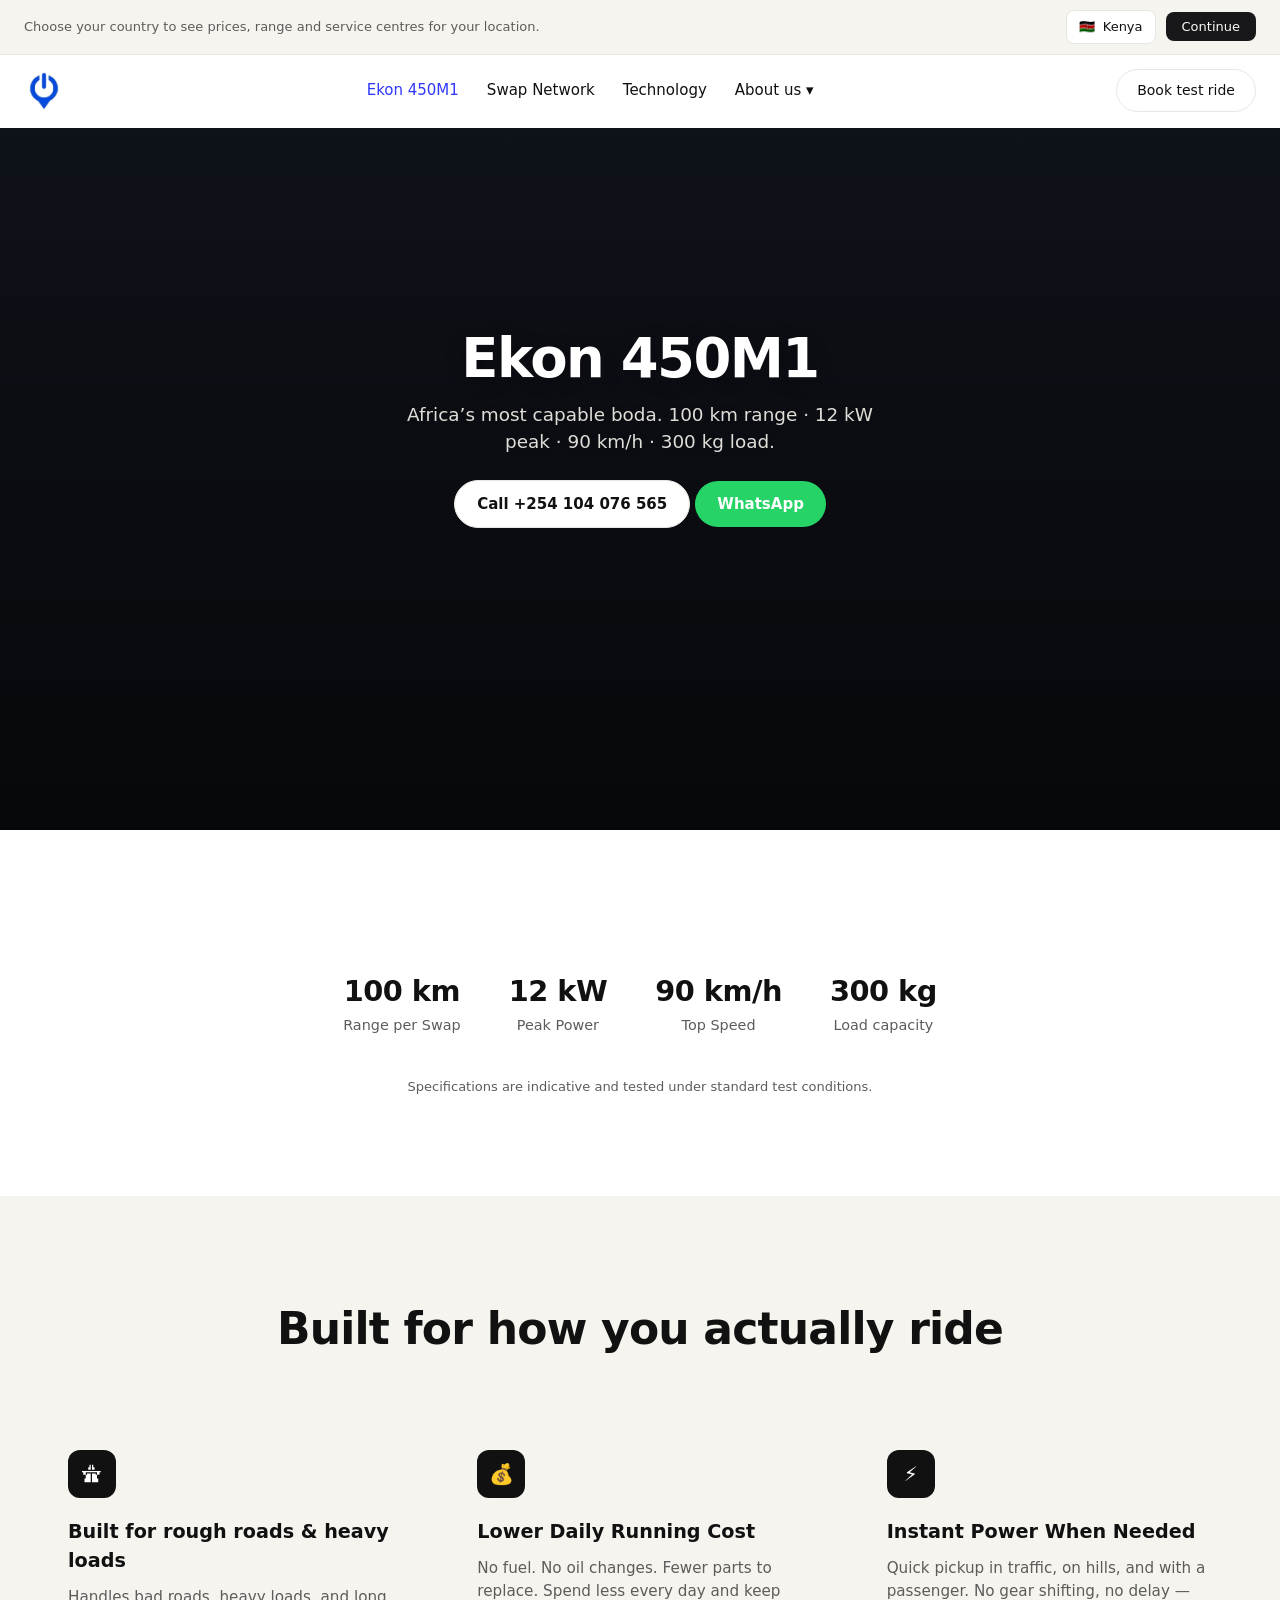
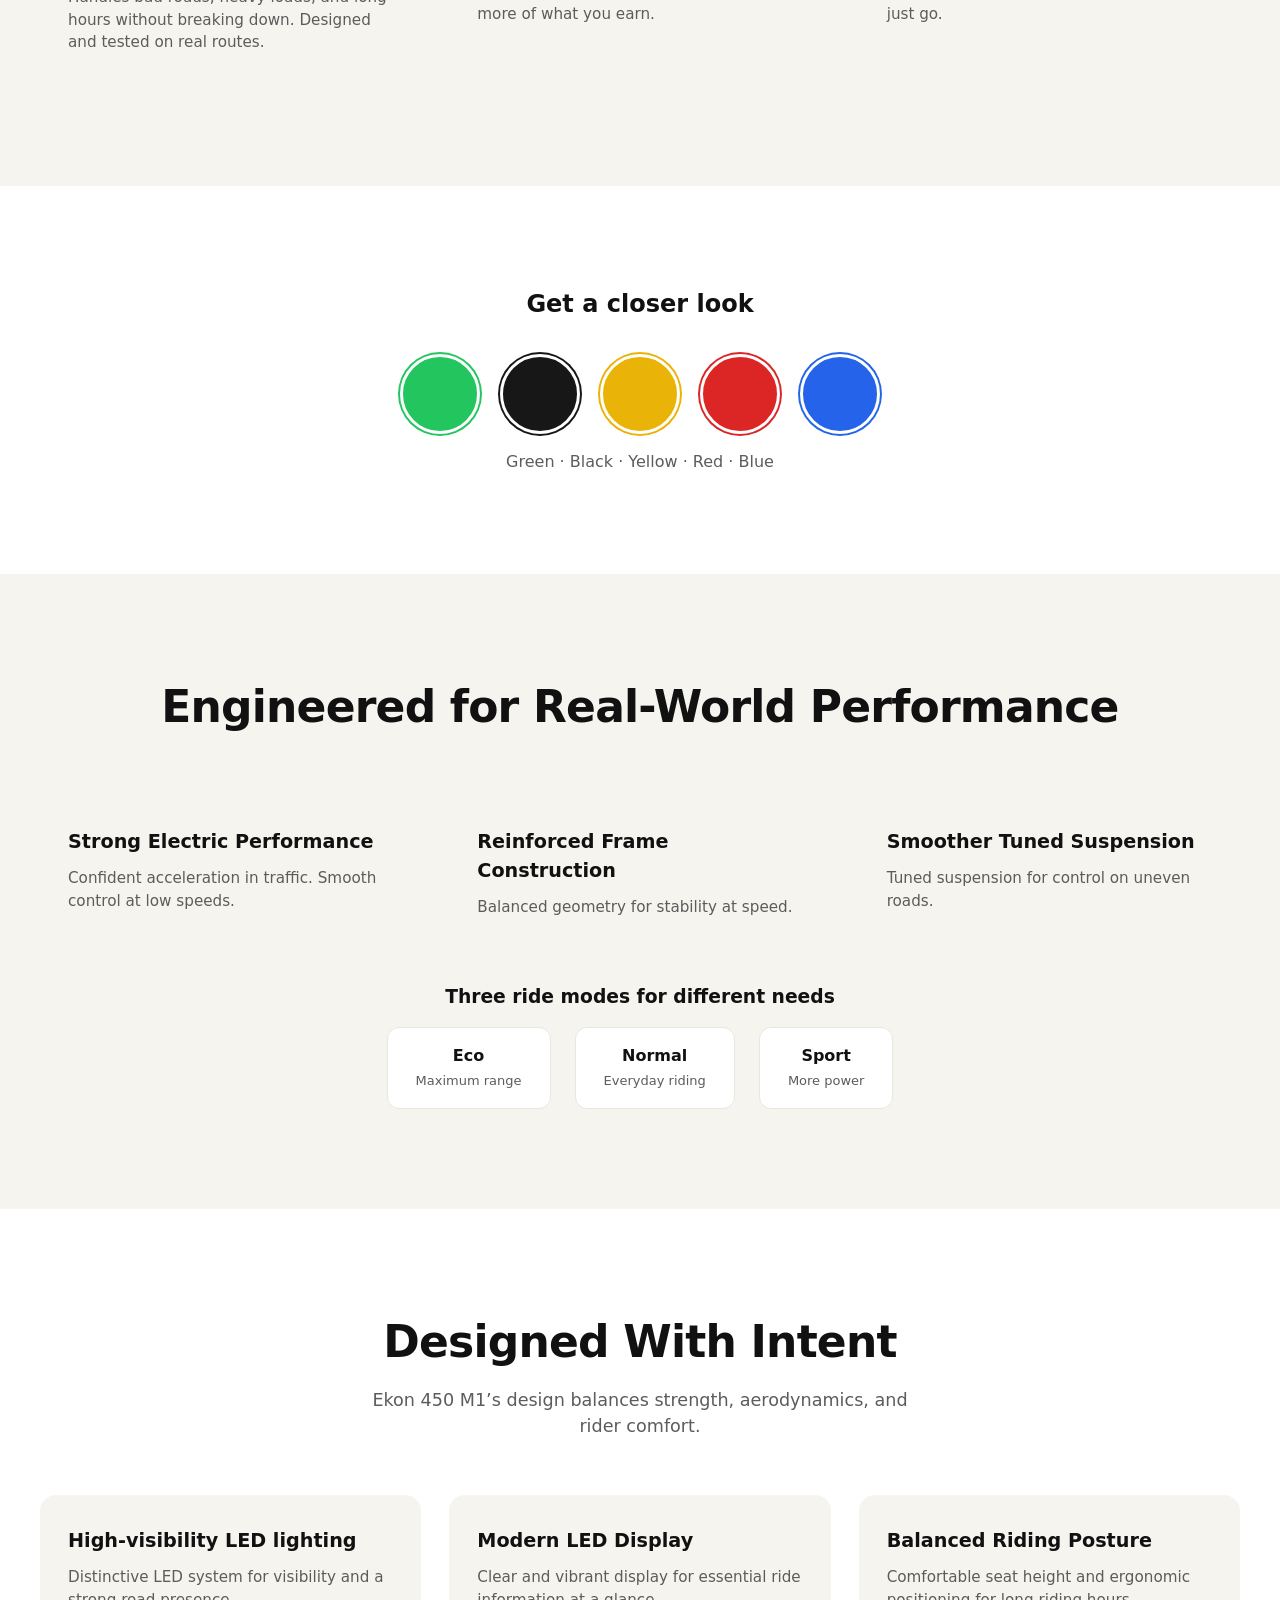
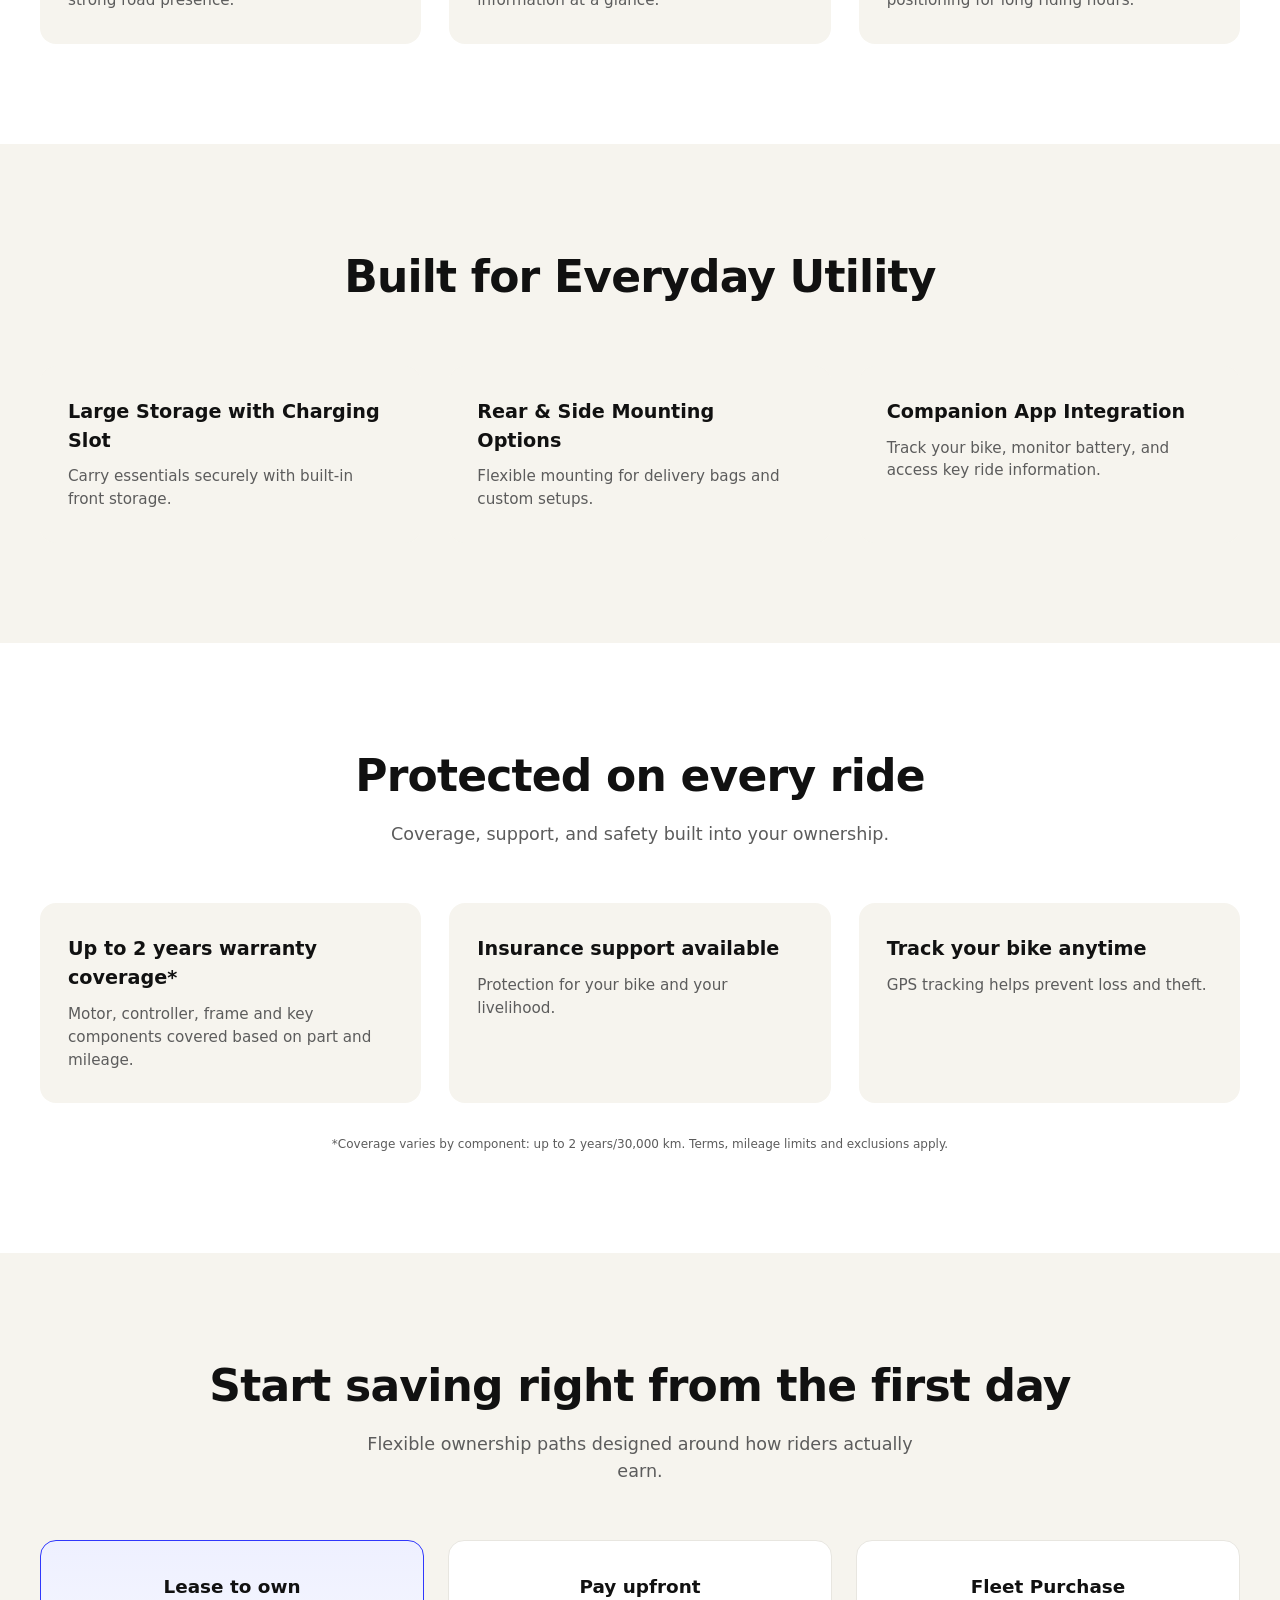
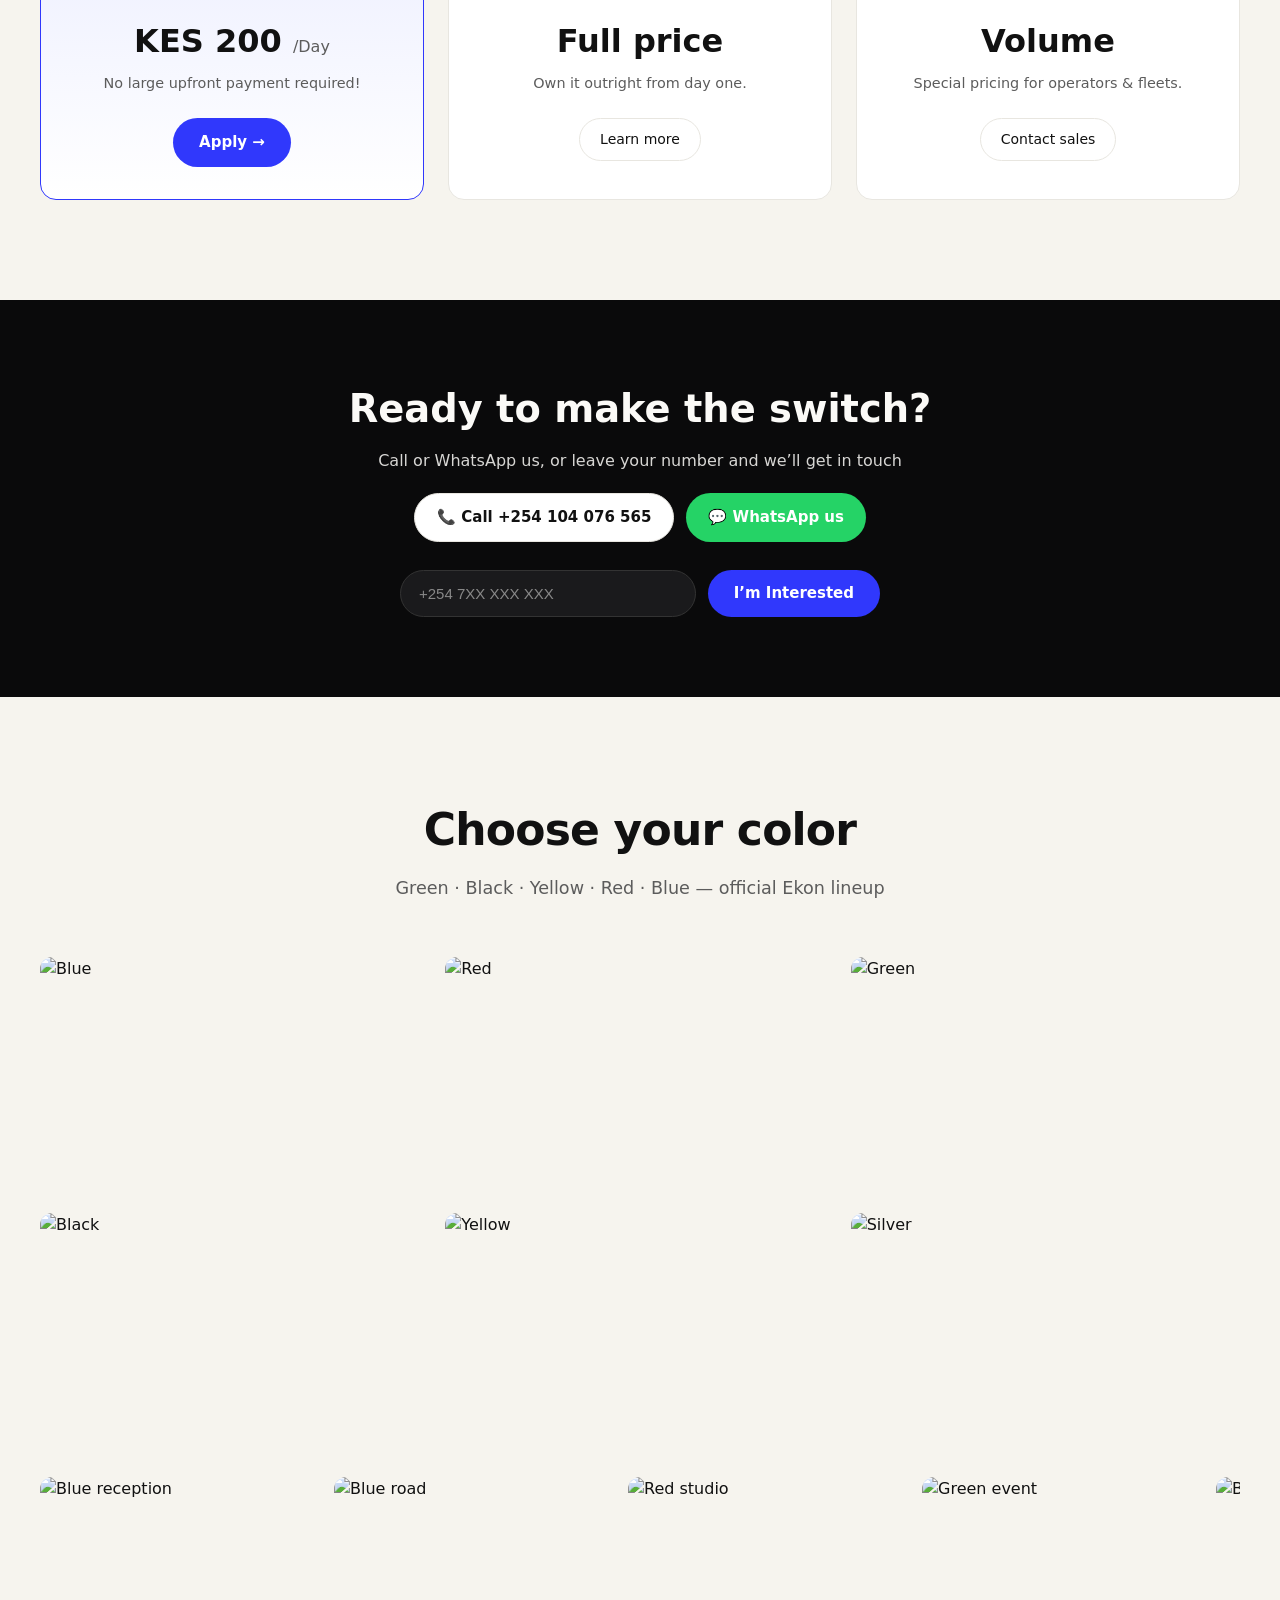
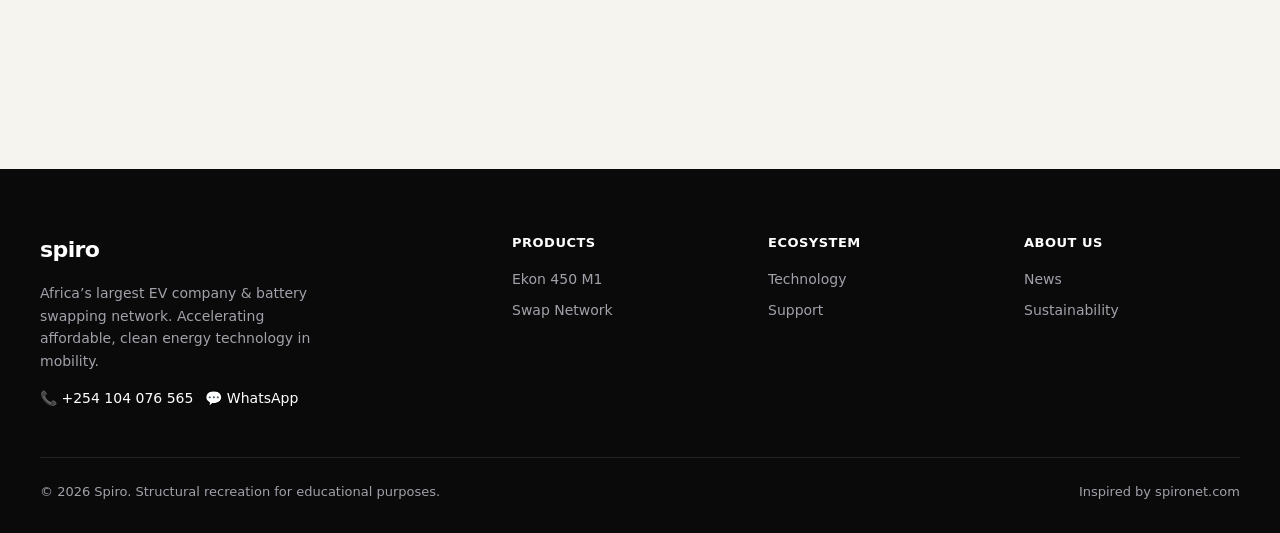
==== commit 5845d1d8: "Add files via upload" ====
--- a/ekon.html
+++ b/ekon.html
@@ -55,20 +55,17 @@
   </div>
 
   <!-- Product Hero -->
-    <section class="hero" style="background-image:linear-gradient(rgba(0,0,0,0.45),rgba(0,0,0,0.45)),url('images/outdoor-fleet-colors.jpg');background-size:cover;background-position:center;">
-    <div class="hero-content">
-      <h1>Ekon 450M1</h1>
-      <p>The electric motorcycle built for Africa’s commercial riders. Powerful, reliable, and designed to help you earn more.</p>
+      <section class="hero" style="background-image:linear-gradient(rgba(11,11,15,0.55),rgba(11,11,15,0.7)),url('images/ekon-blue-fleet-line.jpg');background-size:cover;background-position:center;min-height:78vh;display:flex;align-items:center;color:#F6F4EE;">
+    <div class="hero-content" style="max-width:1280px;margin:0 auto;padding:40px 24px;width:100%;">
+      <h1 style="font-size:clamp(2.2rem,5vw,3.4rem);margin-bottom:12px;color:#fff;">Ekon 450M1</h1>
+      <p style="font-size:1.15rem;opacity:0.9;max-width:480px;margin-bottom:24px;">Africa’s most capable boda. 100 km range · 12 kW peak · 90 km/h · 300 kg load.</p>
       <div class="hero-ctas">
         <a href="tel:+254104076565" class="btn-primary btn-call">Call +254 104 076 565</a>
         <a href="https://wa.me/254104076565" class="btn-primary btn-whatsapp" target="_blank" rel="noopener">WhatsApp</a>
       </div>
     </div>
-    <div class="hero-photo">
-      <img src="images/ekon-blue-render.jpg" alt="Ekon 450M1" />
-      <img src="images/ekon-red-close.jpg" alt="Ekon red" />
-    </div>
-  </section>
+  </section>
+
 
   <!-- Specs -->
   <section class="section">
@@ -271,29 +268,32 @@
   </section>
 
   
-  <section class="section">
-    <div class="section-inner">
-      <div class="section-header">
-        <h2>Ekon in the real world</h2>
-        <p>From showrooms to roads across Kenya.</p>
+
+  <section class="section bg-soft">
+    <div class="section-inner">
+      <div class="section-header">
+        <h2>Choose your color</h2>
+        <p>Green · Black · Yellow · Red · Blue — official Ekon lineup</p>
       </div>
       <div class="photo-grid three">
-        <img src="images/ekon-blue-side.jpg" alt="Blue Ekon" />
-        <img src="images/ekon-red-street.jpg" alt="Red Ekon street" />
-        <img src="images/ekon-black-studio.jpg" alt="Black Ekon" />
-        <img src="images/ekon-green-studio.jpg" alt="Green Ekon" />
-        <img src="images/ekon-silver-showroom.jpg" alt="Silver Ekon" />
-        <img src="images/ekon-yellow-expo.jpg" alt="Yellow Ekon expo" />
+        <img src="images/ekon-blue-hero.jpg" alt="Blue" />
+        <img src="images/ekon-red-parked.jpg" alt="Red" />
+        <img src="images/ekon-green-side.jpg" alt="Green" />
+        <img src="images/ekon-black-side-studio.jpg" alt="Black" />
+        <img src="images/ekon-yellow-expo-booth.jpg" alt="Yellow" />
+        <img src="images/ekon-silver-stage-helmet.jpg" alt="Silver" />
       </div>
       <div class="gallery-scroll">
-        <img src="images/happy-rider-woman.jpg" alt="Rider" />
-        <img src="images/rider-thumbs-up.jpg" alt="Thumbs up" />
-        <img src="images/couple-green-ekon.jpg" alt="Couple" />
-        <img src="images/delivery-rider.jpg" alt="Delivery" />
-        <img src="images/warehouse-workers.jpg" alt="Team" />
-        <img src="images/assembly-line.jpg" alt="Factory" />
-        <img src="images/swap-station-booth.jpg" alt="Swap station" />
-        <img src="images/spiro-kenya-showroom.jpg" alt="Showroom" />
+        <img src="images/ekon-blue-reception.jpg" alt="Blue reception" />
+        <img src="images/ekon-blue-road.jpg" alt="Blue road" />
+        <img src="images/ekon-red-studio.jpg" alt="Red studio" />
+        <img src="images/ekon-green-event.jpg" alt="Green event" />
+        <img src="images/ekon-black-showroom.jpg" alt="Black showroom" />
+        <img src="images/ekon-silver-row.jpg" alt="Silver row" />
+        <img src="images/fleet-outdoor-colors.jpg" alt="Fleet" />
+        <img src="images/rider-woman-happy.jpg" alt="Rider" />
+        <img src="images/swap-batteries-booth.jpg" alt="Swap" />
+        <img src="images/warehouse-team-batteries.jpg" alt="Team" />
       </div>
     </div>
   </section>
--- a/css/styles.css
+++ b/css/styles.css
@@ -338,3 +338,144 @@
   .contact-actions { flex-direction: column; align-items: stretch; }
   .btn-call, .btn-whatsapp { justify-content: center; }
 }
+
+/* Logo image */
+.logo img {
+  height: 28px;
+  width: auto;
+  display: block;
+}
+
+/* Hero photo layout like spironet */
+.hero-photo {
+  position: absolute;
+  bottom: 0;
+  left: 0;
+  right: 0;
+  height: 55%;
+  z-index: 1;
+  display: flex;
+  align-items: flex-end;
+  justify-content: center;
+  gap: 24px;
+  padding: 0 5%;
+  pointer-events: none;
+}
+.hero-photo img {
+  max-height: 100%;
+  width: auto;
+  object-fit: contain;
+  filter: drop-shadow(0 16px 40px rgba(0,0,0,0.45));
+  border-radius: 8px 8px 0 0;
+}
+
+/* Photo grid sections */
+.photo-grid {
+  display: grid;
+  grid-template-columns: repeat(2, 1fr);
+  gap: 20px;
+}
+.photo-grid.three { grid-template-columns: repeat(3, 1fr); }
+.photo-grid img {
+  width: 100%;
+  height: 280px;
+  object-fit: cover;
+  border-radius: 16px;
+}
+.photo-feature {
+  display: grid;
+  grid-template-columns: 1fr 1fr;
+  gap: 40px;
+  align-items: center;
+}
+.photo-feature img {
+  width: 100%;
+  border-radius: 16px;
+  height: 360px;
+  object-fit: cover;
+}
+.photo-feature.reverse { direction: rtl; }
+.photo-feature.reverse > * { direction: ltr; }
+
+.gallery-scroll {
+  display: flex;
+  gap: 16px;
+  overflow-x: auto;
+  padding-bottom: 12px;
+  scroll-snap-type: x mandatory;
+}
+.gallery-scroll img {
+  height: 220px;
+  width: auto;
+  min-width: 280px;
+  object-fit: cover;
+  border-radius: 12px;
+  scroll-snap-align: start;
+}
+
+@media (max-width: 768px) {
+  .photo-grid, .photo-grid.three, .photo-feature {
+    grid-template-columns: 1fr;
+  }
+  .photo-feature img, .photo-grid img { height: 240px; }
+  .hero-photo { height: 42%; gap: 8px; }
+  .hero-photo img { max-height: 90%; }
+}
+
+/* ===== Photo grids (spironet-style) ===== */
+.photo-grid {
+  display: grid;
+  gap: 16px;
+  margin-top: 32px;
+}
+.photo-grid.three {
+  grid-template-columns: repeat(3, 1fr);
+}
+.photo-grid img {
+  width: 100%;
+  height: 240px;
+  object-fit: cover;
+  border-radius: 12px;
+  display: block;
+}
+.gallery-scroll {
+  display: flex;
+  gap: 14px;
+  overflow-x: auto;
+  padding-bottom: 12px;
+  margin-top: 24px;
+  scroll-snap-type: x mandatory;
+}
+.gallery-scroll img {
+  flex: 0 0 280px;
+  height: 180px;
+  object-fit: cover;
+  border-radius: 12px;
+  scroll-snap-align: start;
+}
+.hero-photo {
+  display: flex;
+  gap: 16px;
+  align-items: flex-end;
+  max-width: 520px;
+}
+.hero-photo img {
+  width: 48%;
+  border-radius: 16px;
+  box-shadow: 0 20px 40px rgba(0,0,0,0.25);
+  object-fit: cover;
+  height: 280px;
+}
+.logo img {
+  height: 40px;
+  width: auto;
+  display: block;
+}
+@media (max-width: 900px) {
+  .photo-grid.three { grid-template-columns: 1fr 1fr; }
+  .hero-photo { display: none; }
+}
+@media (max-width: 600px) {
+  .photo-grid.three { grid-template-columns: 1fr; }
+  .photo-grid img { height: 200px; }
+}
